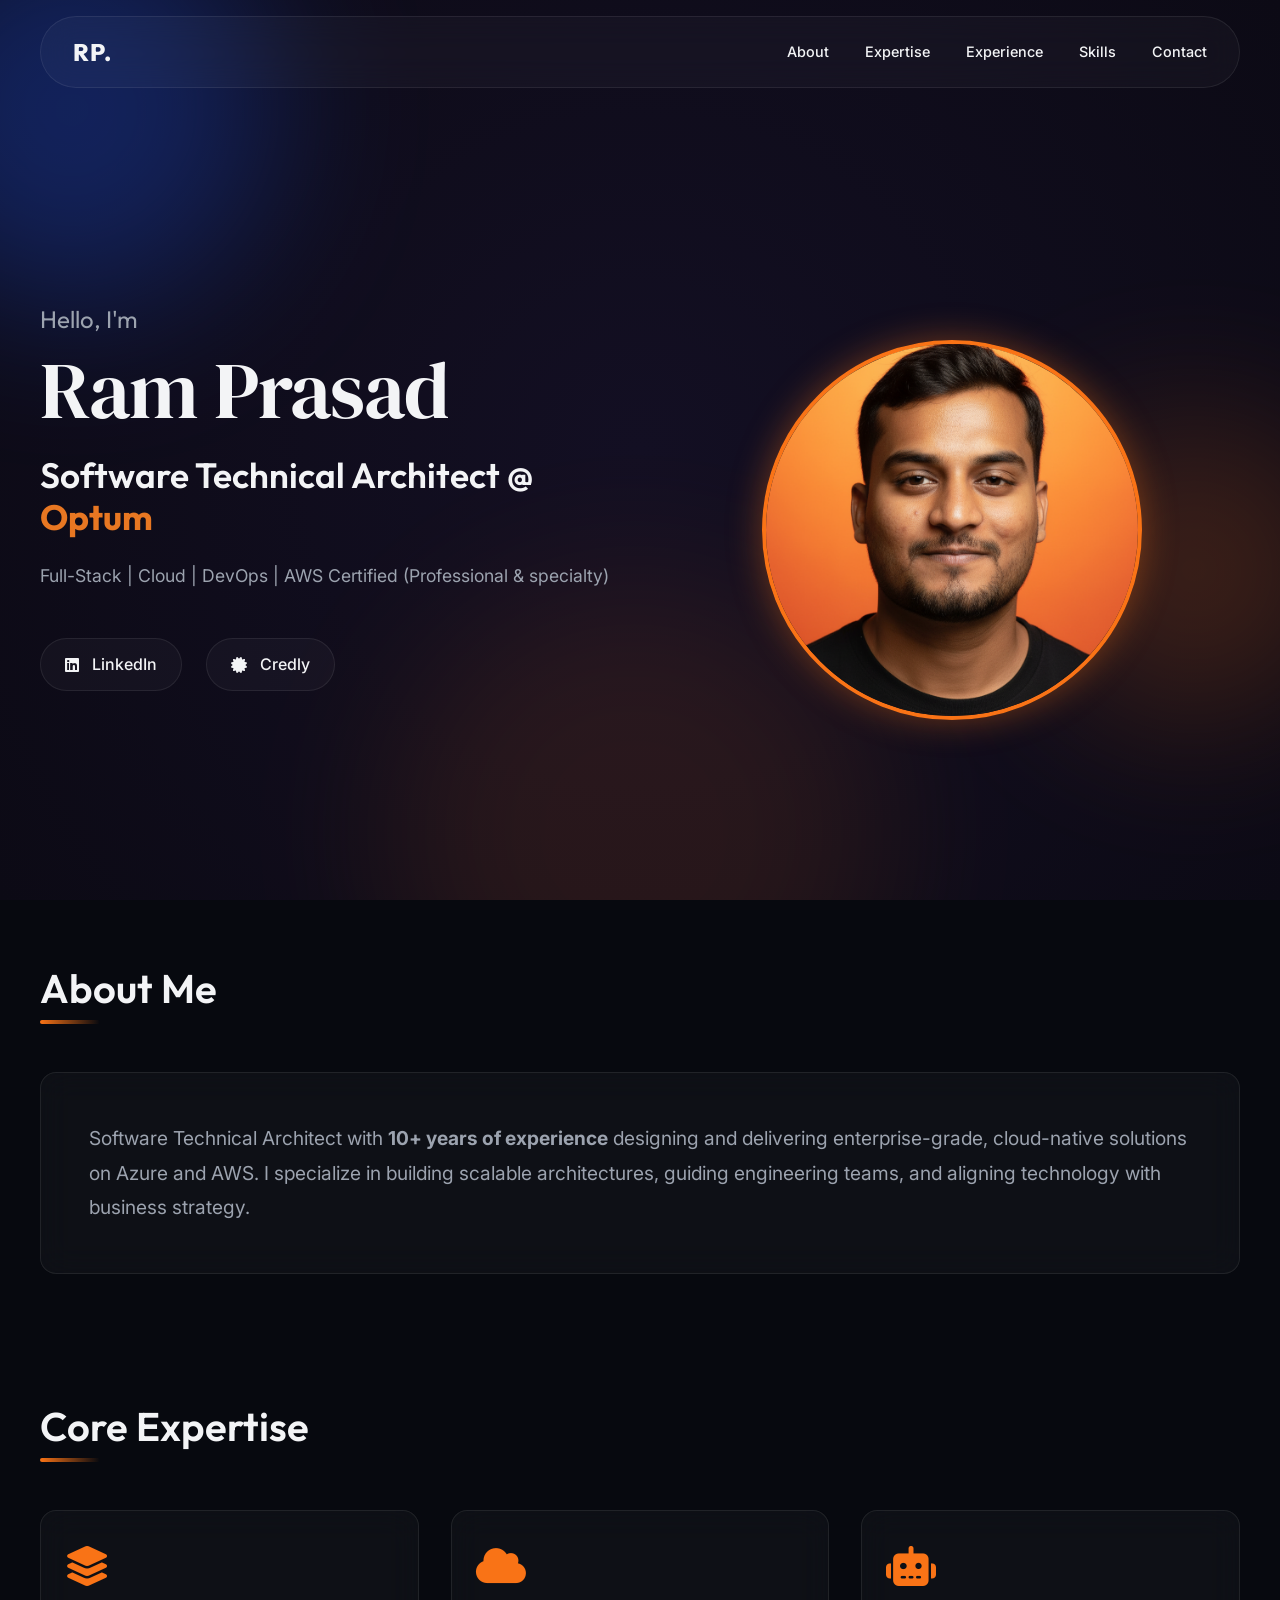
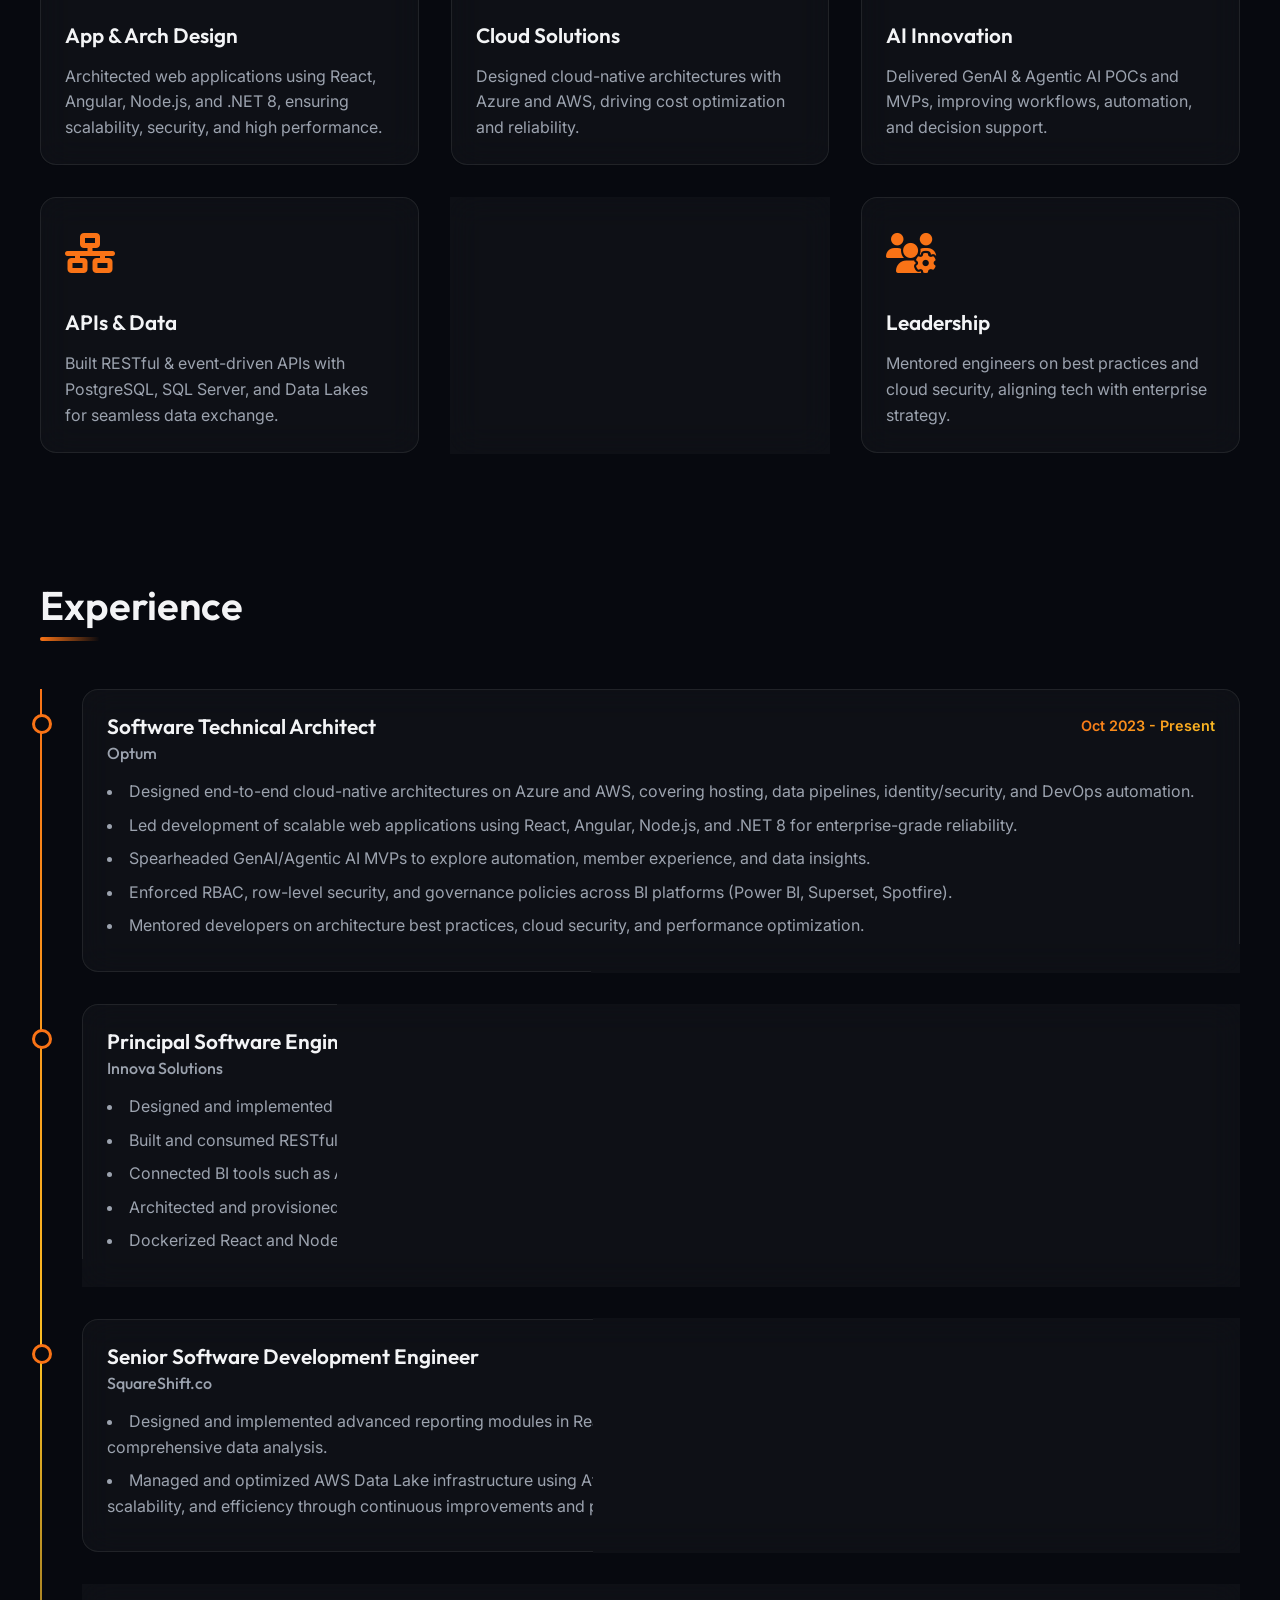
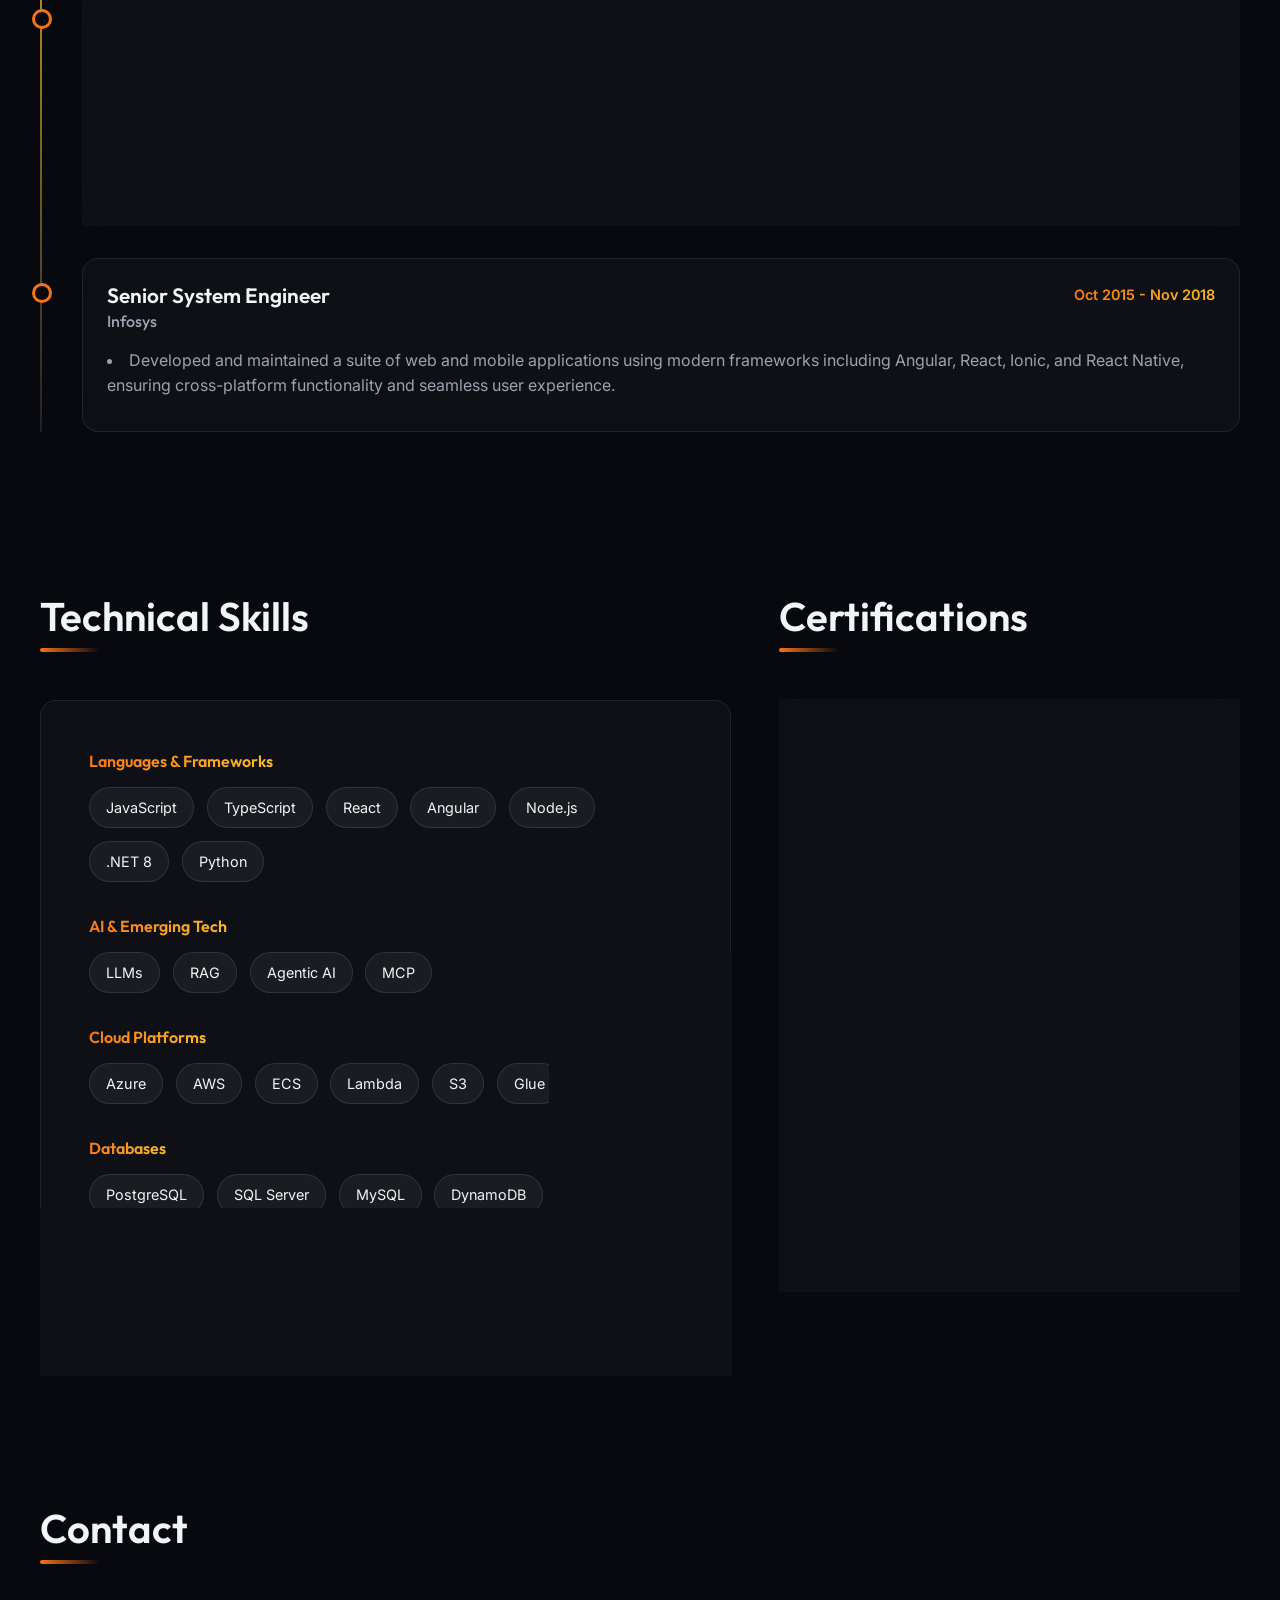
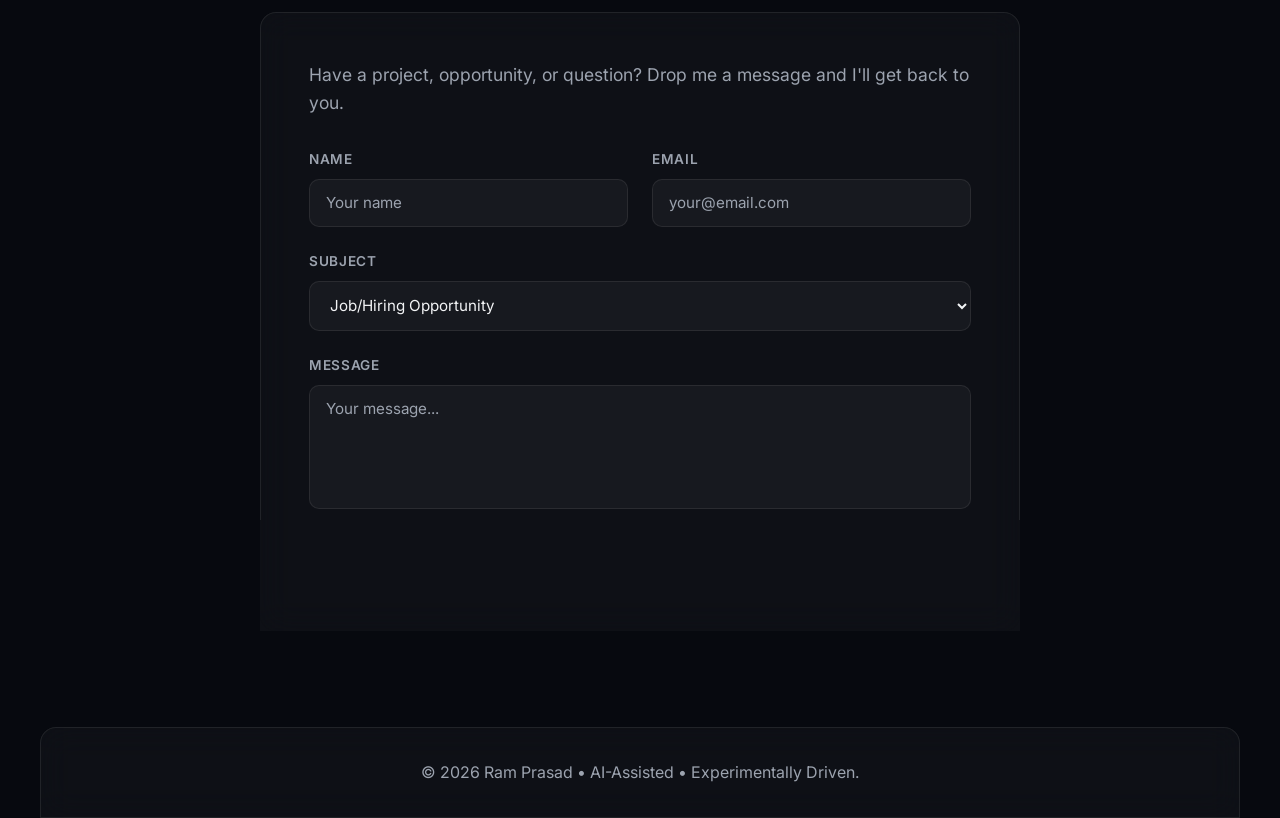
==== index.html @ 840b9ee3 "feat: Add comprehensive favicons and structured data, and update site metadata for improved SEO and " ====
<!DOCTYPE html>
<html lang="en">

<head>
    <meta charset="UTF-8">
    <!-- Google Analytics -->
    <script async src="https://www.googletagmanager.com/gtag/js?id=G-HQ0ZNKL8MY"></script>
    <script>
        window.dataLayer = window.dataLayer || [];
        function gtag() { dataLayer.push(arguments); }
        gtag('js', new Date());
        gtag('config', 'G-HQ0ZNKL8MY');
    </script>
    <meta name="viewport" content="width=device-width, initial-scale=1.0">
    <title>Ram Prasad | Software Technical Architect</title>
    <meta name="description"
        content="Ram Prasad — Software Technical Architect at Optum with 10+ years of experience in full-stack development, cloud architecture (AWS/Azure), DevOps, and AI innovation.">
    <meta name="keywords"
        content="Ram Prasad, Software Architect, Developer, Full-Stack Developer, AWS, Azure, Cloud, DevOps, React, Node.js, Technical Architect, Optum">
    <meta name="author" content="Ram Prasad">
    <meta name="robots" content="index, follow">
    <link rel="canonical" href="https://ramprasad.dev">
    <!-- Open Graph -->
    <meta property="og:title" content="Ram Prasad | Software Technical Architect">
    <meta property="og:description"
        content="Software Technical Architect at Optum with 10+ years of experience in full-stack, cloud, DevOps, and AI.">
    <meta property="og:type" content="website">
    <meta property="og:url" content="https://ramprasad.dev">
    <meta property="og:image" content="https://ramprasad.dev/og-image.png">
    <meta property="og:site_name" content="Ram Prasad">
    <!-- Twitter/X Card -->
    <meta name="twitter:card" content="summary_large_image">
    <meta name="twitter:title" content="Ram Prasad | Software Technical Architect">
    <meta name="twitter:description"
        content="Software Technical Architect at Optum with 10+ years of experience in full-stack, cloud, DevOps, and AI.">
    <meta name="twitter:image" content="https://ramprasad.dev/og-image.png">
    <!-- Favicons -->
    <link rel="icon" href="/favicons/favicon.ico" sizes="48x48">
    <link rel="icon" href="/favicons/favicon.svg" type="image/svg+xml">
    <link rel="icon" type="image/png" sizes="32x32" href="/favicons/favicon-32x32.png">
    <link rel="icon" type="image/png" sizes="16x16" href="/favicons/favicon-16x16.png">
    <link rel="apple-touch-icon" sizes="180x180" href="/favicons/apple-touch-icon.png">
    <link rel="manifest" href="/favicons/site.webmanifest">
    <meta name="theme-color" content="#f97316">
    <!-- Fonts -->
    <link rel="preconnect" href="https://fonts.googleapis.com">
    <link rel="preconnect" href="https://fonts.gstatic.com" crossorigin>
    <link
        href="https://fonts.googleapis.com/css2?family=Inter:wght@300;400;500;600;700&family=Outfit:wght@400;600;800&family=DM+Serif+Display:ital@0;1&display=swap"
        rel="stylesheet">
    <!-- Font Awesome -->
    <link rel="stylesheet" href="https://cdnjs.cloudflare.com/ajax/libs/font-awesome/6.4.0/css/all.min.css">
    <!-- Custom CSS -->
    <link rel="stylesheet" href="style.css">
    <!-- Site Name for Google Search Results -->
    <script type="application/ld+json">
    {
      "@context": "https://schema.org",
      "@type": "WebSite",
      "name": "Ram Prasad",
      "url": "https://ramprasad.dev",
      "alternateName": ["Ram Prasad | Software Technical Architect", "Ram Prasad | Developer", "Ram Prasad | Cloud Architect", "Ram Prasad | AI Innovator", "ramprasad.dev"],
      "description": "Software Technical Architect at Optum with 10+ years of experience in full-stack development, cloud architecture, DevOps, and AI"
    }
    </script>
</head>

<body>
    <!-- Background Animation -->
    <div class="bg-mesh">
        <div class="blob blob-1"></div>
        <div class="blob blob-2"></div>
        <div class="blob blob-3"></div>
    </div>

    <!-- Navigation -->
    <nav class="navbar glass">
        <div class="nav-content container">
            <a href="#" class="logo">RP.</a>
            <div class="nav-links">
                <a href="#about">About</a>
                <a href="#expertise">Expertise</a>
                <a href="#experience">Experience</a>
                <a href="#skills">Skills</a>
                <a href="#contact">Contact</a>
            </div>
            <div class="mobile-toggle">
                <i class="fas fa-bars"></i>
            </div>
        </div>
    </nav>

    <!-- Hero Section -->
    <header class="hero container section fade-in">
        <div class="hero-content">
            <h2 class="greeting">Hello, I'm</h2>
            <h1 class="name">Ram Prasad</h1>
            <h3 class="title">Software Technical Architect @ <span class="optum-brand"> Optum</span></h3>
            <p class="subtitle">Full-Stack | Cloud | DevOps | AWS Certified (Professional & specialty)</p>

            <div class="social-links">
                <a href="https://www.linkedin.com/in/ramprasad94" class="social-btn glass" target="_blank"
                    rel="noopener noreferrer">
                    <i class="fab fa-linkedin"></i> LinkedIn
                </a>
                <a href="https://www.credly.com/users/ramprasad94" class="social-btn glass" target="_blank"
                    rel="noopener noreferrer">
                    <i class="fas fa-certificate"></i> Credly
                </a>
            </div>
        </div>
        <div class="hero-image">
            <img src="ram-pic.png" alt="Ram Prasad" />
        </div>
    </header>

    <!-- About Section -->
    <section id="about" class="about container section scroll-anim">
        <div class="section-header">
            <h2>About Me</h2>
            <div class="line"></div>
        </div>
        <div class="glass card p-large">
            <p class="summary-text text-light">
                Software Technical Architect with <strong>10+ years of experience</strong> designing and delivering
                enterprise-grade, cloud-native solutions on Azure and AWS. I specialize in building scalable
                architectures, guiding engineering teams, and aligning technology with business strategy.
            </p>
        </div>
    </section>

    <!-- Core Expertise -->
    <section id="expertise" class="expertise container section scroll-anim">
        <div class="section-header">
            <h2>Core Expertise</h2>
            <div class="line"></div>
        </div>
        <div class="grid cards-grid">
            <div class="glass card hover-up">
                <div class="icon-wrap"><i class="fas fa-layer-group"></i></div>
                <h3>App & Arch Design</h3>
                <p class="text-light">Architected web applications using React, Angular, Node.js, and .NET 8, ensuring
                    scalability, security, and high performance.</p>
            </div>
            <div class="glass card hover-up">
                <div class="icon-wrap"><i class="fas fa-cloud"></i></div>
                <h3>Cloud Solutions</h3>
                <p class="text-light">Designed cloud-native architectures with Azure and AWS, driving cost optimization
                    and reliability.</p>
            </div>
            <div class="glass card hover-up">
                <div class="icon-wrap"><i class="fas fa-robot"></i></div>
                <h3>AI Innovation</h3>
                <p class="text-light">Delivered GenAI & Agentic AI POCs and MVPs, improving workflows, automation, and
                    decision support.</p>
            </div>
            <div class="glass card hover-up">
                <div class="icon-wrap"><i class="fas fa-network-wired"></i></div>
                <h3>APIs & Data</h3>
                <p class="text-light">Built RESTful & event-driven APIs with PostgreSQL, SQL Server, and Data Lakes for
                    seamless data exchange.</p>
            </div>
            <div class="glass card hover-up">
                <div class="icon-wrap"><i class="fas fa-infinity"></i></div>
                <h3>DevOps & Auto</h3>
                <p class="text-light">Directed CI/CD pipelines (GitHub Actions, Terraform, Docker) for automated, secure
                    deployments.</p>
            </div>
            <div class="glass card hover-up">
                <div class="icon-wrap"><i class="fas fa-users-cog"></i></div>
                <h3>Leadership</h3>
                <p class="text-light">Mentored engineers on best practices and cloud security, aligning tech with
                    enterprise strategy.</p>
            </div>
        </div>
    </section>

    <!-- Experience Timeline -->
    <section id="experience" class="experience container section scroll-anim">
        <div class="section-header">
            <h2>Experience</h2>
            <div class="line"></div>
        </div>

        <div class="timeline">
            <!-- Optum -->
            <div class="timeline-item glass card hover-up">
                <div class="timeline-header">
                    <div>
                        <h3 class="role">Software Technical Architect</h3>
                        <h4 class="company optum-brand">Optum</h4>
                    </div>
                    <span class="date highlight">Oct 2023 - Present</span>
                </div>
                <ul class="duties text-light">
                    <li>Designed end-to-end cloud-native architectures on Azure and AWS, covering hosting, data
                        pipelines, identity/security, and DevOps automation.</li>
                    <li>Led development of scalable web applications using React, Angular, Node.js, and .NET 8 for
                        enterprise-grade reliability.</li>
                    <li>Spearheaded GenAI/Agentic AI MVPs to explore automation, member experience, and data insights.
                    </li>
                    <li>Enforced RBAC, row-level security, and governance policies across BI platforms (Power BI,
                        Superset, Spotfire).</li>
                    <li>Mentored developers on architecture best practices, cloud security, and performance
                        optimization.</li>
                </ul>
            </div>

            <!-- Innova Solutions -->
            <div class="timeline-item glass card hover-up">
                <div class="timeline-header">
                    <div>
                        <h3 class="role">Principal Software Engineer</h3>
                        <h4 class="company">Innova Solutions</h4>
                    </div>
                    <span class="date highlight">Jul 2021 - Oct 2023</span>
                </div>
                <ul class="duties text-light">
                    <li>Designed and implemented web applications with React for the frontend and Express/Node.js for
                        the backend.</li>
                    <li>Built and consumed RESTful APIs, seamlessly integrated with PostgreSQL to deliver a unified web
                        portal featuring user management functionality.</li>
                    <li>Connected BI tools such as Apache Superset and Spotfire to enable interactive analytical
                        dashboards.</li>
                    <li>Architected and provisioned AWS CloudFormation stacks to host both UI and API services.</li>
                    <li>Dockerized React and Node.js applications and deployed them on AWS Elastic Container Service
                        (Fargate) for scalable and efficient operations.</li>
                </ul>
            </div>

            <!-- SquareShift.co -->
            <div class="timeline-item glass card hover-up">
                <div class="timeline-header">
                    <div>
                        <h3 class="role">Senior Software Development Engineer</h3>
                        <h4 class="company">SquareShift.co</h4>
                    </div>
                    <span class="date highlight">Oct 2020 - Jul 2021</span>
                </div>
                <ul class="duties text-light">
                    <li>Designed and implemented advanced reporting modules in React, integrated with AWS Data Lake to
                        deliver interactive dashboards enabling comprehensive data analysis.</li>
                    <li>Managed and optimized AWS Data Lake infrastructure using Athena, Glue, Lambda, API Gateway, S3,
                        and Spark. Enhanced performance, scalability, and efficiency through continuous improvements and
                        proactive maintenance.</li>
                </ul>
            </div>

            <!-- Coda -->
            <div class="timeline-item glass card hover-up">
                <div class="timeline-header">
                    <div>
                        <h3 class="role">Software Development Engineer</h3>
                        <h4 class="company">Coda, a Presidio Cloud Company</h4>
                    </div>
                    <span class="date highlight">Dec 2018 - Oct 2020</span>
                </div>
                <ul class="duties text-light">
                    <li>Built a process/workflow management web application with a responsive Angular frontend for
                        improved usability and efficiency.</li>
                    <li>Designed and deployed AWS cloud-based architectures to support a GPS IoT tracking application,
                        ensuring scalability and reliability.</li>
                    <li>Acted as a subject matter expert in DevOps and automation within AWS, applying architectural
                        best practices to drive performance optimization and operational excellence.</li>
                </ul>
            </div>

            <!-- Infosys -->
            <div class="timeline-item glass card hover-up">
                <div class="timeline-header">
                    <div>
                        <h3 class="role">Senior System Engineer</h3>
                        <h4 class="company">Infosys</h4>
                    </div>
                    <span class="date highlight">Oct 2015 - Nov 2018</span>
                </div>
                <ul class="duties text-light">
                    <li>Developed and maintained a suite of web and mobile applications using modern frameworks
                        including Angular, React, Ionic, and React Native, ensuring cross-platform functionality and
                        seamless user experience.</li>
                </ul>
            </div>
        </div>
    </section>

    <!-- Skills & Certifications -->
    <section id="skills" class="skills-certs container section scroll-anim">
        <div class="grid two-col">

            <!-- Skills -->
            <div class="skills-container">
                <div class="section-header">
                    <h2>Technical Skills</h2>
                    <div class="line"></div>
                </div>
                <div class="glass card p-large">
                    <div class="skill-category">
                        <h4 class="highlight mb-2">Languages & Frameworks</h4>
                        <div class="tags">
                            <span class="tag">JavaScript</span><span class="tag">TypeScript</span>
                            <span class="tag">React</span><span class="tag">Angular</span>
                            <span class="tag">Node.js</span><span class="tag">.NET 8</span>
                            <span class="tag">Python</span>
                        </div>
                    </div>
                    <div class="skill-category">
                        <h4 class="highlight mb-2">AI & Emerging Tech</h4>
                        <div class="tags">
                            <span class="tag">LLMs</span><span class="tag">RAG</span>
                            <span class="tag">Agentic AI</span><span class="tag">MCP</span>
                        </div>
                    </div>
                    <div class="skill-category">
                        <h4 class="highlight mb-2">Cloud Platforms</h4>
                        <div class="tags">
                            <span class="tag">Azure</span><span class="tag">AWS</span>
                            <span class="tag">ECS</span><span class="tag">Lambda</span>
                            <span class="tag">S3</span><span class="tag">Glue</span>
                            <span class="tag">Athena</span>
                        </div>
                    </div>
                    <div class="skill-category">
                        <h4 class="highlight mb-2">Databases</h4>
                        <div class="tags">
                            <span class="tag">PostgreSQL</span><span class="tag">SQL Server</span>
                            <span class="tag">MySQL</span><span class="tag">DynamoDB</span>
                        </div>
                    </div>
                    <div class="skill-category">
                        <h4 class="highlight mb-2">DevOps</h4>
                        <div class="tags">
                            <span class="tag">GitHub Actions</span><span class="tag">Terraform</span>
                            <span class="tag">Docker</span><span class="tag">GitLab CI</span>
                        </div>
                    </div>
                </div>
            </div>

            <!-- Certs -->
            <div class="certs-container">
                <div class="section-header">
                    <h2>Certifications</h2>
                    <div class="line"></div>
                </div>
                <div class="glass card p-large">
                    <ul class="cert-list">
                        <li><i class="fas fa-award text-accent"></i> AWS Certified DevOps Engineer Professional</li>
                        <li><i class="fas fa-award text-accent"></i> AWS Certified Solutions Architect Professional</li>
                        <li><i class="fas fa-award text-accent"></i> AWS Certified Solutions Architect Associate</li>
                        <li><i class="fas fa-award text-accent"></i> AWS Certified Machine Learning Specialty</li>
                        <li><i class="fas fa-award text-blue"></i> Microsoft Certified: Azure Administrator Associate
                        </li>
                    </ul>
                    <h4 class="highlight mb-2" style="margin-top: 2rem;">Education</h4>
                    <ul class="cert-list">
                        <li><i class="fas fa-graduation-cap text-blue"></i> B.E. — St. Joseph's College of Engineering
                        </li>
                    </ul>
                </div>
            </div>

        </div>
    </section>

    <!-- Contact Section -->
    <section id="contact" class="contact container section scroll-anim">
        <div class="section-header">
            <h2>Contact</h2>
            <div class="line"></div>
        </div>
        <div class="glass card p-large contact-card">
            <p class="text-light contact-intro">Have a project, opportunity, or question? Drop me a message and I'll get
                back to you.</p>
            <form id="contactForm" novalidate>
                <div class="form-row">
                    <div class="form-group">
                        <label for="cf-name">Name</label>
                        <input type="text" id="cf-name" placeholder="Your name" required />
                    </div>
                    <div class="form-group">
                        <label for="cf-email">Email</label>
                        <input type="email" id="cf-email" placeholder="your@email.com" required />
                    </div>
                </div>
                <div class="form-group">
                    <label for="cf-subject">Subject</label>
                    <select id="cf-subject">
                        <option value="Job/Hiring Opportunity">Job/Hiring Opportunity</option>
                        <option value="Project Collaboration">Project Collaboration</option>
                        <option value="General Inquiry/Feedback">General Inquiry/Feedback</option>
                        <option value="Media/Press Request">Media/Press Request</option>
                        <option value="Other">Other</option>
                    </select>
                </div>
                <div class="form-group">
                    <label for="cf-message">Message</label>
                    <textarea id="cf-message" rows="5" placeholder="Your message..." required></textarea>
                </div>
                <button type="submit" class="submit-btn">
                    <span class="btn-text"><i class="fas fa-paper-plane"></i> Send Message</span>
                    <span class="btn-loading" style="display:none;"><i class="fas fa-spinner fa-spin"></i>
                        Sending...</span>
                </button>
                <div id="form-success" class="form-success" style="display:none;">
                    <i class="fas fa-check-circle"></i> Message sent! I'll get back to you soon.
                </div>
                <div id="form-error" class="form-error" style="display:none;">
                    <i class="fas fa-exclamation-circle"></i> Something went wrong. Please try again.
                </div>
            </form>
        </div>
    </section>

    <!-- Footer -->
    <footer class="footer container glass">
        <p>&copy; 2026 Ram Prasad &bull; AI-Assisted &bull; Experimentally Driven.</p>
    </footer>

    <!-- Scripts -->
    <script src="script.js"></script>
</body>

</html>
---- style.css ----
/* ------------------------
   Design System & Variables
--------------------------- */
:root {
    /* Color Palette */
    --bg-color: #07090f;
    --text-main: #f3f4f6;
    --text-muted: #9ca3af;
    --accent-primary: #f97316;
    --accent-secondary: #fbbf24;
    --accent-tertiary: #ea580c;

    /* Glassmorphism */
    --glass-bg: rgba(255, 255, 255, 0.03);
    --glass-border: rgba(255, 255, 255, 0.08);
    --glass-hover: rgba(255, 255, 255, 0.08);

    /* Typography */
    --font-heading: 'Outfit', sans-serif;
    --font-body: 'Inter', sans-serif;

    /* Spacing & Utilities */
    --spacing-sm: 0.5rem;
    --spacing-md: 1.5rem;
    --spacing-lg: 3rem;
    --border-radius: 16px;
    --transition: all 0.3s cubic-bezier(0.4, 0, 0.2, 1);
}

/* ------------------------
   Resets & Base Styles
--------------------------- */
* {
    margin: 0;
    padding: 0;
    box-sizing: border-box;
}

html {
    scroll-behavior: smooth;
}

body {
    background-color: var(--bg-color);
    color: var(--text-main);
    font-family: var(--font-body);
    line-height: 1.6;
    overflow-x: hidden;
    position: relative;
    margin: 0 24px 0 24px;
}

/* Background animated mesh */
.bg-mesh {
    position: fixed;
    top: 0;
    left: 0;
    width: 100vw;
    height: 100vh;
    z-index: -1;
    overflow: hidden;
    background: radial-gradient(circle at center, #130f23 0%, #0c0a15 100%);
}

.blob {
    position: absolute;
    border-radius: 50%;
    filter: blur(80px);
    opacity: 0.5;
    animation: float 20s infinite alternate;
}

.blob-1 {
    width: 400px;
    height: 400px;
    background: #1d4ed8;
    top: -10%;
    left: -10%;
    opacity: 0.35;
}

.blob-2 {
    width: 300px;
    height: 300px;
    background: var(--accent-primary);
    bottom: 20%;
    right: -5%;
    animation-delay: -5s;
    opacity: 0.2;
}

.blob-3 {
    width: 500px;
    height: 500px;
    background: var(--accent-primary);
    bottom: -20%;
    left: 30%;
    animation-delay: -10s;
    opacity: 0.1;
}

@keyframes float {
    0% {
        transform: translate(0, 0) scale(1);
    }

    100% {
        transform: translate(100px, 50px) scale(1.2);
    }
}

/* ------------------------
   Typography & Utilities
--------------------------- */
h1,
h2,
h3,
h4 {
    font-family: var(--font-heading);
    font-weight: 600;
    line-height: 1.2;
}

.highlight {
    background: linear-gradient(135deg, var(--accent-primary), var(--accent-secondary));
    -webkit-background-clip: text;
    background-clip: text;
    -webkit-text-fill-color: transparent;
    display: inline-block;
}

.text-light {
    color: var(--text-muted);
}

.text-accent {
    color: var(--accent-primary);
}

.text-gold {
    color: #f59e0b;
}

.text-blue {
    color: #3b82f6;
}

.optum-brand {
    color: #e87722;
    font-weight: bold;
}

.ai-disclaimer {
    font-size: 0.85rem;
    color: var(--text-muted);
    margin-top: 0.5rem;
    font-style: italic;
}

.mb-2 {
    margin-bottom: 1rem;
}

.mt-4 {
    margin-top: 2rem;
}

.container {
    max-width: 1200px;
    margin: 0 auto;
    padding: 0 2rem;
}

.section {
    padding: 4rem 0;
}

/* Glassmorphism Classes */
.glass {
    background: var(--glass-bg);
    backdrop-filter: blur(16px);
    -webkit-backdrop-filter: blur(16px);
    border: 1px solid var(--glass-border);
    border-radius: var(--border-radius);
}

.card {
    padding: var(--spacing-md);
    transition: var(--transition);
}

.card.p-large {
    padding: var(--spacing-lg);
}

.hover-up:hover {
    transform: translateY(-8px);
    background: var(--glass-hover);
    box-shadow: 0 20px 40px rgba(0, 0, 0, 0.4);
    border-color: rgba(255, 255, 255, 0.2);
}

/* ------------------------
   Navigation
--------------------------- */
.navbar {
    position: fixed;
    top: 1rem;
    left: 50%;
    transform: translateX(-50%);
    width: calc(100% - 4rem);
    max-width: 1200px;
    z-index: 1000;
    border-radius: 50px;
    padding: 1rem 2rem;
    transition: background 0.3s ease;
}

.navbar.scrolled {
    background: rgba(10, 8, 20, 0.8);
    border-color: rgba(255, 255, 255, 0.1);
}

.nav-content {
    display: flex;
    justify-content: space-between;
    align-items: center;
    padding: 0;
}

.logo {
    font-family: var(--font-heading);
    font-size: 1.5rem;
    font-weight: 800;
    color: var(--text-main);
    text-decoration: none;
    letter-spacing: 1px;
}

.nav-links a {
    color: var(--text-main);
    text-decoration: none;
    margin-left: 2rem;
    font-size: 0.9rem;
    font-weight: 500;
    transition: var(--transition);
}

.nav-links a:hover {
    color: var(--accent-primary);
}

.mobile-toggle {
    display: none;
    cursor: pointer;
    font-size: 1.5rem;
}

/* ------------------------
   Hero Section
--------------------------- */
.hero {
    min-height: 100vh;
    display: flex;
    align-items: center;
    justify-content: space-between;
    padding-top: 10rem;
    gap: 3rem;
}

.hero-content {
    max-width: 600px;
    flex: 1;
}

.hero-image {
    flex: 1;
    display: flex;
    justify-content: center;
    align-items: center;
    margin-top: 4rem;
}

.hero-image img {
    max-width: 100%;
    width: 380px;
    height: 380px;
    object-fit: cover;
    border-radius: 50%;
    border: 4px solid var(--accent-primary);
    box-shadow: 0 0 35px rgba(249, 115, 22, 0.4);
    /* Matches optum orange */
    transition: transform 0.3s ease;
}

.hero-image img:hover {
    transform: scale(1.02);
}

.greeting {
    font-size: 1.5rem;
    color: var(--text-muted);
    font-weight: 400;
    margin-bottom: 0.5rem;
}

.name {
    font-family: 'DM Serif Display', serif;
    font-size: 5rem;
    font-weight: 400;
    margin-bottom: 1rem;
    letter-spacing: -1px;
}

.title {
    font-size: 2.2rem;
    margin-bottom: 1.5rem;
}

.subtitle {
    font-size: 1.1rem;
    color: var(--text-muted);
    margin-bottom: 3rem;
    max-width: 600px;
}

.social-links {
    display: flex;
    gap: 1.5rem;
    flex-wrap: wrap;
}

.social-btn {
    text-decoration: none;
    color: var(--text-main);
    padding: 0.8rem 1.5rem;
    border-radius: 50px;
    display: flex;
    align-items: center;
    gap: 0.8rem;
    font-weight: 500;
    transition: var(--transition);
}

.social-btn:hover {
    background: rgba(255, 255, 255, 0.1);
    transform: translateY(-3px);
    box-shadow: 0 10px 20px rgba(0, 229, 255, 0.1);
}

/* ------------------------
   Global Section Header
--------------------------- */
.section-header {
    margin-bottom: 3rem;
}

.section-header h2 {
    font-size: 2.5rem;
    margin-bottom: 0.5rem;
}

.section-header .line {
    height: 4px;
    width: 60px;
    background: linear-gradient(90deg, var(--accent-primary), transparent);
    border-radius: 2px;
}

/* ------------------------
   About & Expertise
--------------------------- */
.summary-text {
    font-size: 1.2rem;
    line-height: 1.8;
}

.cards-grid {
    display: grid;
    grid-template-columns: repeat(auto-fill, minmax(300px, 1fr));
    gap: 2rem;
}

.icon-wrap {
    font-size: 2.5rem;
    color: var(--accent-primary);
    margin-bottom: 1.5rem;
}

.cards-grid .card h3 {
    font-size: 1.3rem;
    margin-bottom: 1rem;
}

/* ------------------------
   Experience Timeline
--------------------------- */
.timeline {
    position: relative;
    border-left: 2px solid rgba(255, 255, 255, 0.1);
    padding-left: 2.5rem;
}

.timeline::before {
    content: '';
    position: absolute;
    top: 0;
    bottom: 0;
    left: -2px;
    width: 2px;
    background: linear-gradient(to bottom, var(--accent-primary), var(--accent-secondary), transparent);
}

.timeline-item {
    position: relative;
    margin-bottom: 2rem;
}

.timeline-item::before {
    content: '';
    position: absolute;
    left: -3.2rem;
    top: 1.5rem;
    width: 14px;
    height: 14px;
    background: var(--bg-color);
    border: 3px solid var(--accent-primary);
    border-radius: 50%;
    z-index: 1;
}

.timeline-header {
    display: flex;
    justify-content: space-between;
    align-items: flex-start;
    flex-wrap: wrap;
    margin-bottom: 1rem;
    gap: 1rem;
}

.role {
    font-size: 1.3rem;
    margin-bottom: 0.3rem;
}

.company {
    font-size: 1rem;
    color: var(--text-muted);
    font-weight: 500;
}

.date {
    font-size: 0.9rem;
    font-weight: 600;
}

.duties {
    list-style-position: inside;
    list-style-type: disc;
}

.duties li {
    margin-bottom: 0.5rem;
}

/* ------------------------
   Skills & Certs
--------------------------- */
.two-col {
    display: grid;
    grid-template-columns: 1.2fr 0.8fr;
    gap: 3rem;
}

.skill-category {
    margin-bottom: 2rem;
}

.skill-category:last-child {
    margin-bottom: 0;
}

.tags {
    display: flex;
    flex-wrap: wrap;
    gap: 0.8rem;
}

.tag {
    background: rgba(255, 255, 255, 0.05);
    border: 1px solid rgba(255, 255, 255, 0.1);
    padding: 0.5rem 1rem;
    border-radius: 50px;
    font-size: 0.9rem;
    transition: var(--transition);
}

.tag:hover {
    background: rgba(0, 229, 255, 0.1);
    border-color: var(--accent-primary);
}

.cert-list {
    list-style: none;
}

.cert-list li {
    padding: 1rem 0;
    border-bottom: 1px solid rgba(255, 255, 255, 0.05);
    display: flex;
    align-items: center;
    gap: 1rem;
}

.cert-list li:last-child {
    border-bottom: none;
}

.cert-list i {
    font-size: 1.2rem;
}

.divider {
    border: none;
    border-top: 1px solid rgba(255, 255, 255, 0.1);
    margin: 2rem 0;
}

/* ------------------------
   Contact Form
--------------------------- */
.contact-card {
    max-width: 760px;
    margin: 0 auto;
}

.contact-intro {
    font-size: 1.1rem;
    margin-bottom: 2rem;
}

.form-row {
    display: grid;
    grid-template-columns: 1fr 1fr;
    gap: 1.5rem;
}

.form-group {
    display: flex;
    flex-direction: column;
    margin-bottom: 1.5rem;
}

.form-group label {
    font-size: 0.85rem;
    font-weight: 600;
    color: var(--text-muted);
    margin-bottom: 0.5rem;
    text-transform: uppercase;
    letter-spacing: 0.05em;
}

.form-group input,
.form-group select,
.form-group textarea {
    background: rgba(255, 255, 255, 0.04);
    border: 1px solid var(--glass-border);
    border-radius: 10px;
    color: var(--text-main);
    font-family: var(--font-body);
    font-size: 0.95rem;
    padding: 0.85rem 1rem;
    outline: none;
    transition: var(--transition);
    resize: none;
}

.form-group input::placeholder,
.form-group textarea::placeholder {
    color: var(--text-muted);
}

.form-group select option {
    background: #13111f;
    color: var(--text-main);
}

.form-group input:focus,
.form-group select:focus,
.form-group textarea:focus {
    border-color: var(--accent-primary);
    background: rgba(249, 115, 22, 0.05);
    box-shadow: 0 0 0 3px rgba(249, 115, 22, 0.1);
}

.submit-btn {
    background: linear-gradient(135deg, var(--accent-primary), var(--accent-secondary));
    border: none;
    border-radius: 50px;
    color: #fff;
    cursor: pointer;
    font-family: var(--font-body);
    font-size: 1rem;
    font-weight: 600;
    padding: 0.9rem 2.5rem;
    transition: var(--transition);
}

.submit-btn:hover {
    transform: translateY(-3px);
    box-shadow: 0 12px 28px rgba(249, 115, 22, 0.35);
}

.submit-btn:disabled {
    opacity: 0.7;
    cursor: not-allowed;
    transform: none;
}

.form-success,
.form-error {
    margin-top: 1.25rem;
    padding: 0.9rem 1.2rem;
    border-radius: 10px;
    font-size: 0.95rem;
    display: flex;
    align-items: center;
    gap: 0.6rem;
}

.form-success {
    background: rgba(42, 157, 143, 0.15);
    border: 1px solid rgba(42, 157, 143, 0.4);
    color: #2a9d8f;
}

.form-error {
    background: rgba(239, 68, 68, 0.12);
    border: 1px solid rgba(239, 68, 68, 0.35);
    color: #f87171;
}

@media (max-width: 600px) {
    .form-row {
        grid-template-columns: 1fr;
    }
}

/* ------------------------
   Footer
--------------------------- */
.footer {
    text-align: center;
    padding: 2rem 0;
    margin-top: 2rem;
    border-radius: var(--border-radius) var(--border-radius) 0 0;
    color: var(--text-muted);
}

/* ------------------------
   Animations & Responsive
--------------------------- */
.fade-in {
    opacity: 0;
    animation: fadeIn 1.5s forwards ease-in-out;
}

@keyframes fadeIn {
    to {
        opacity: 1;
    }
}

.scroll-anim {
    opacity: 0;
    transform: translateY(20px);
    transition: opacity 0.5s ease-out, transform 0.5s ease-out;
}

.scroll-anim.visible {
    opacity: 1;
    transform: translateY(0);
}

@media (max-width: 900px) {
    .two-col {
        grid-template-columns: 1fr;
    }
}

@media (max-width: 768px) {
    .name {
        font-size: 3.5rem;
    }

    .title {
        font-size: 1.8rem;
    }

    .hero {
        flex-direction: column-reverse;
        text-align: center;
        padding-top: 8rem;
    }

    .hero-content {
        display: flex;
        flex-direction: column;
        align-items: center;
    }

    .social-links {
        justify-content: center;
    }

    .hero-image img {
        width: 280px;
        height: 280px;
        margin-bottom: 2rem;
    }

    .nav-links {
        display: none;
        position: absolute;
        top: 100%;
        left: 0;
        right: 0;
        margin-top: 0.75rem;
        background: rgba(10, 8, 20, 0.95);
        backdrop-filter: blur(20px);
        -webkit-backdrop-filter: blur(20px);
        border: 1px solid rgba(255, 255, 255, 0.1);
        border-radius: var(--border-radius);
        padding: 1.5rem;
        flex-direction: column;
        gap: 0.5rem;
    }

    .nav-links.active {
        display: flex;
    }

    .nav-links a {
        margin-left: 0;
        padding: 0.75rem 1rem;
        border-radius: 8px;
        transition: background 0.2s ease;
    }

    .nav-links a:hover {
        background: rgba(255, 255, 255, 0.08);
    }

    .mobile-toggle {
        display: block;
        color: var(--text-main);
        z-index: 1001;
    }

    .section {
        padding: 3rem 0;
    }
}
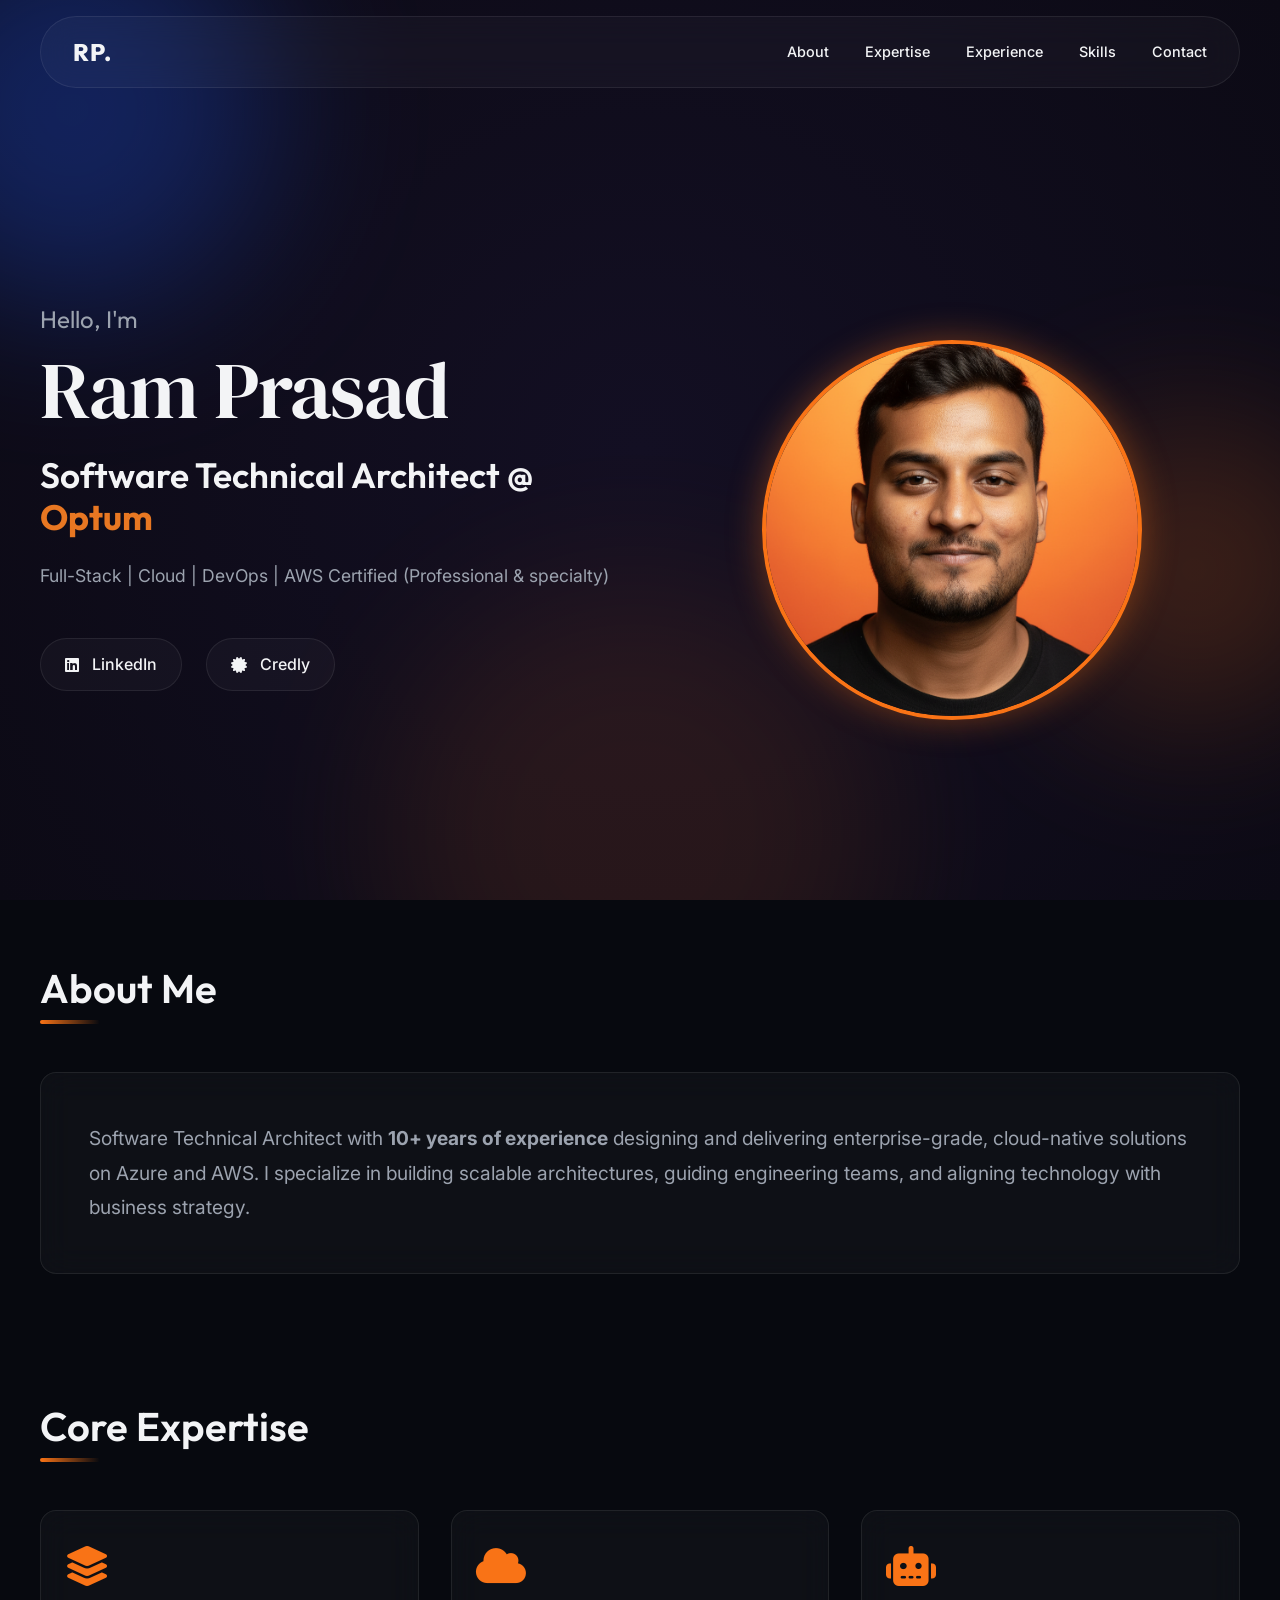
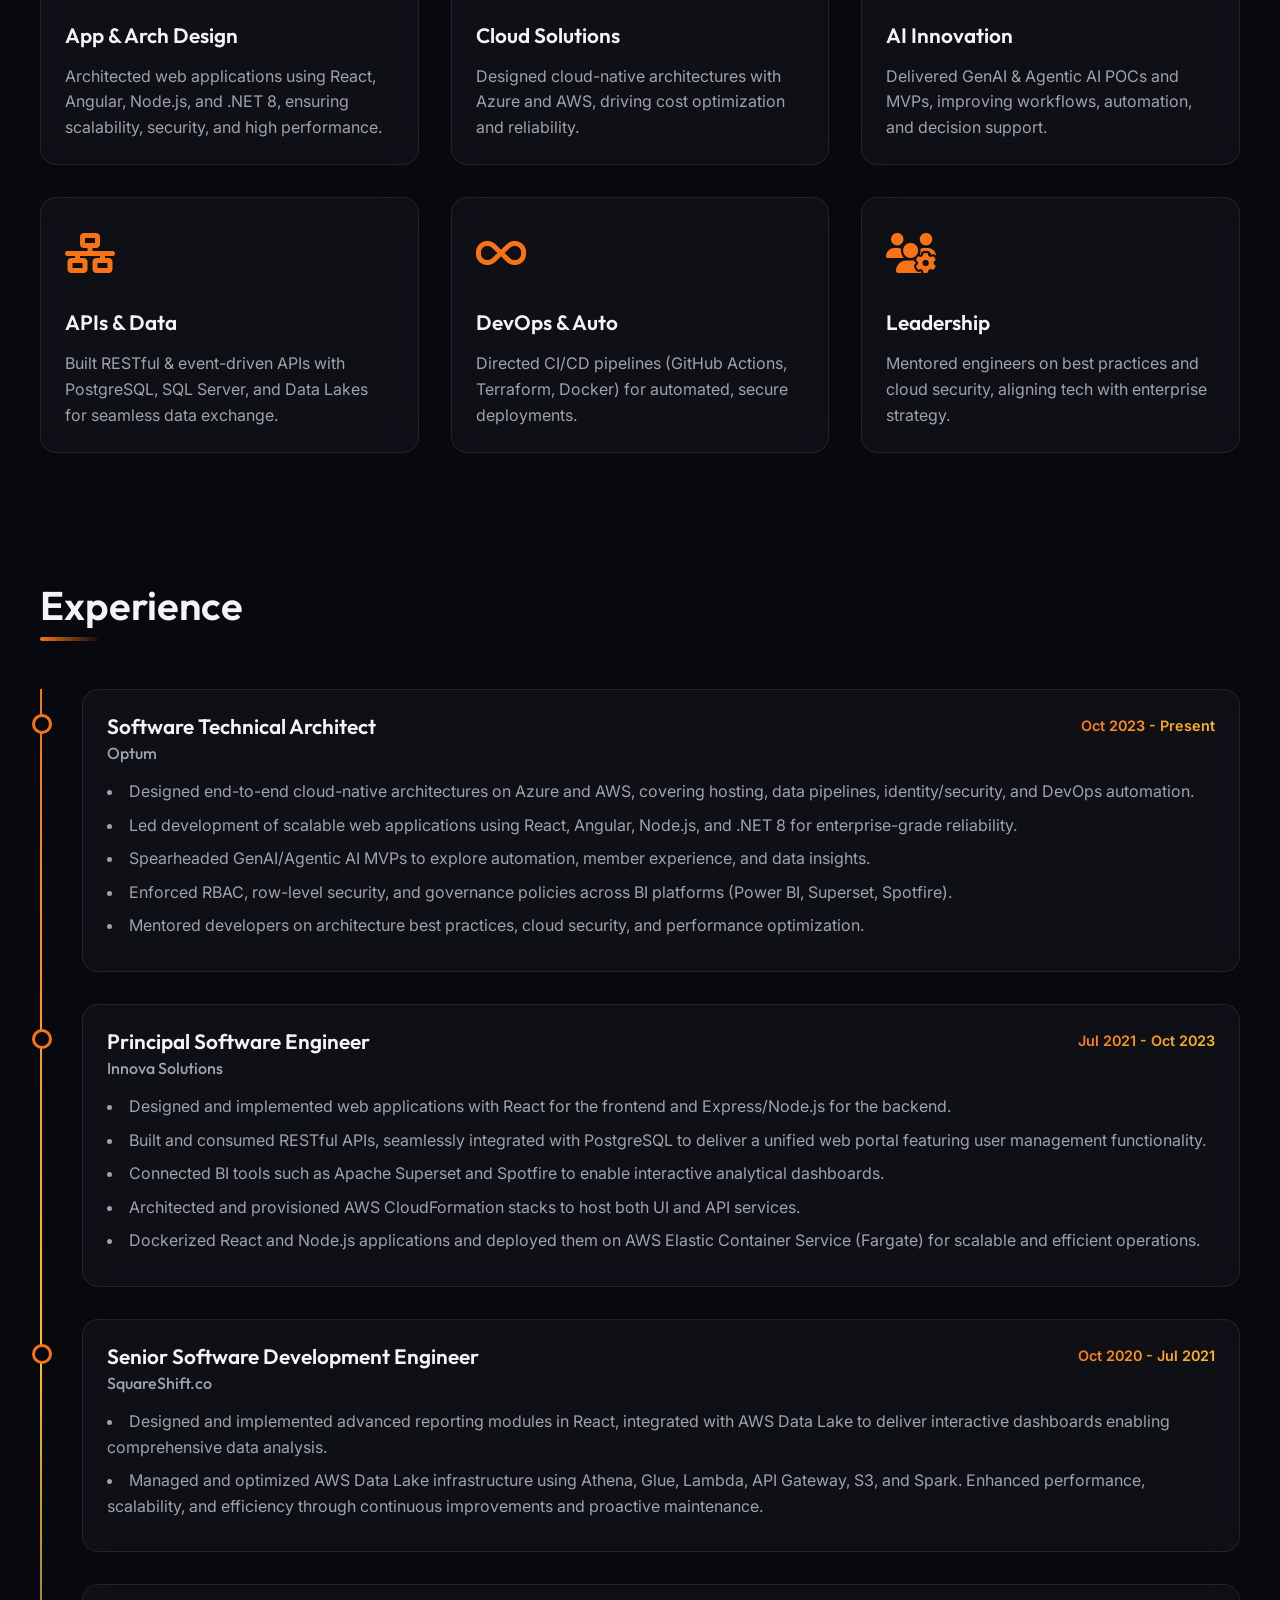
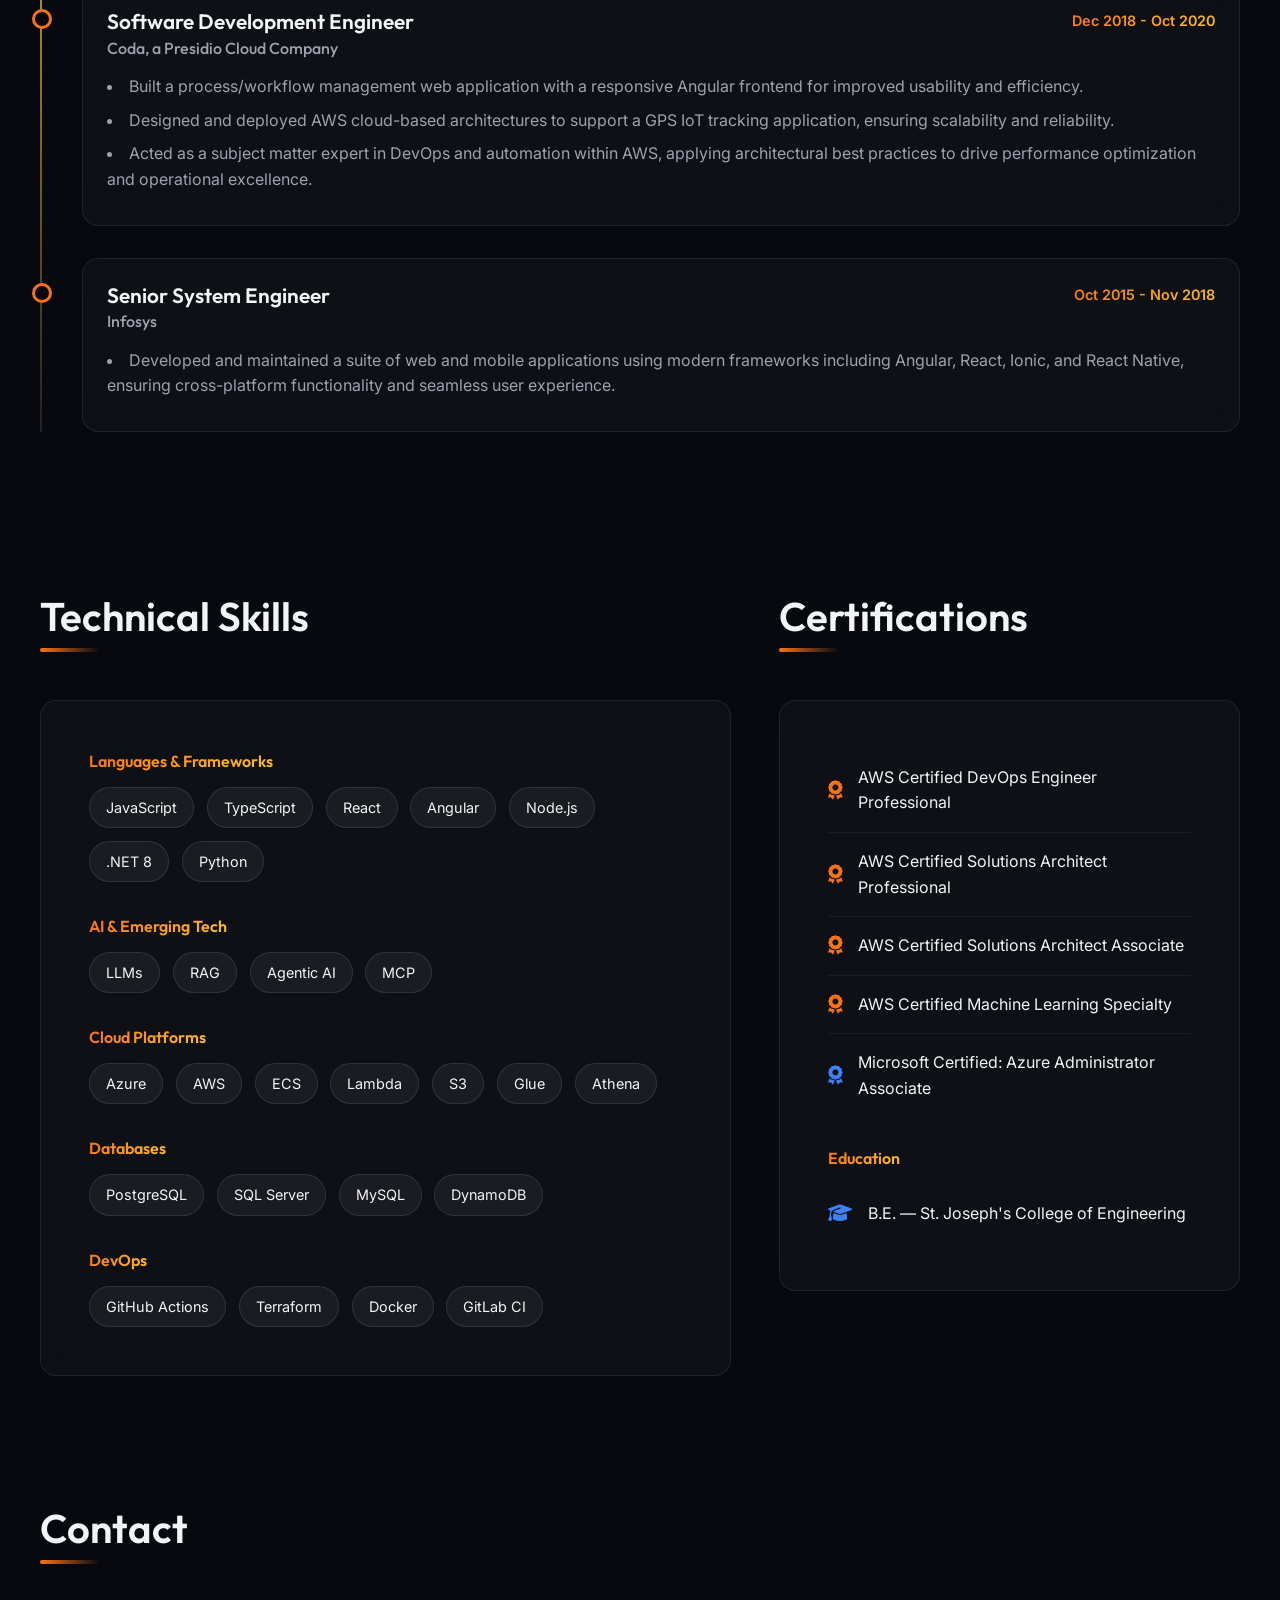
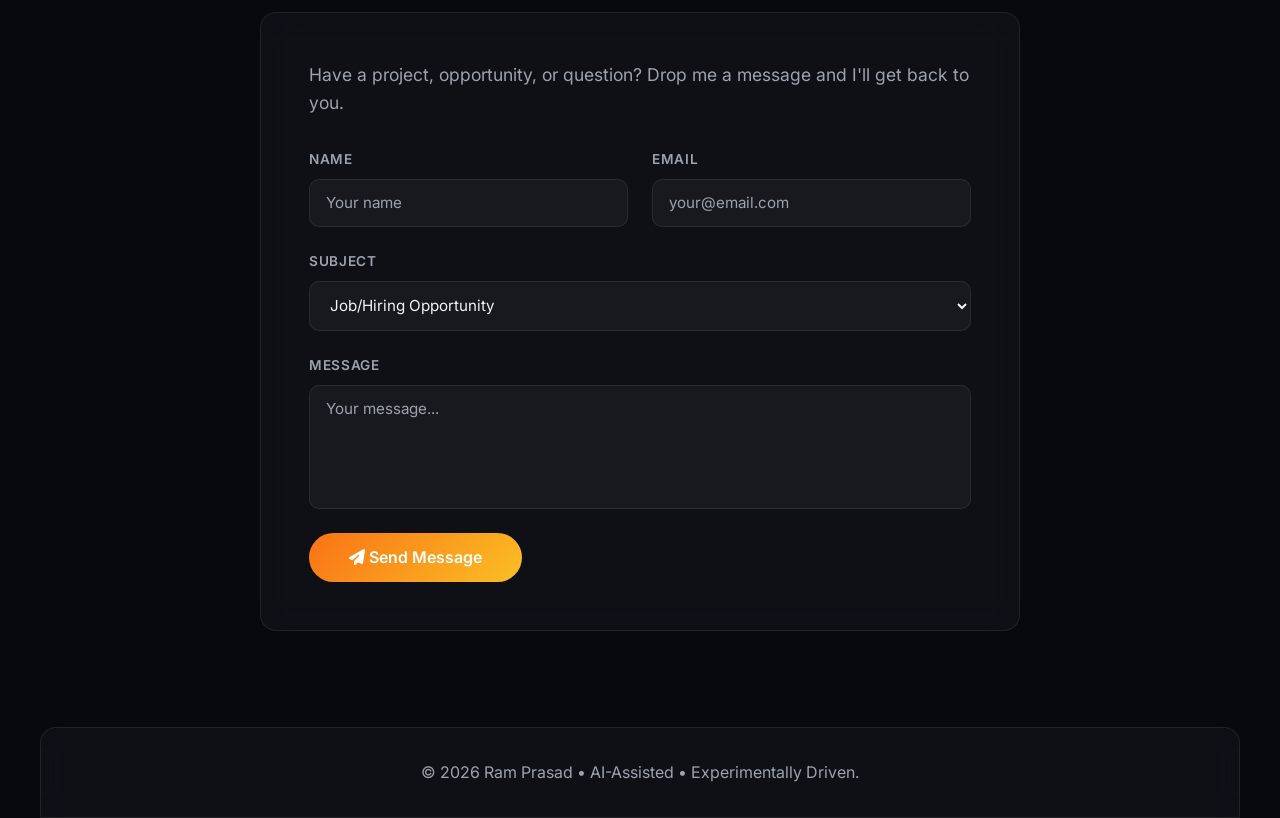
==== commit baf91309: "feat: include social media profiles in JSON-LD schema." ====
--- a/index.html
+++ b/index.html
@@ -60,7 +60,12 @@
       "name": "Ram Prasad",
       "url": "https://ramprasad.dev",
       "alternateName": ["Ram Prasad | Software Technical Architect", "Ram Prasad | Developer", "Ram Prasad | Cloud Architect", "Ram Prasad | AI Innovator", "ramprasad.dev"],
-      "description": "Software Technical Architect at Optum with 10+ years of experience in full-stack development, cloud architecture, DevOps, and AI"
+      "description": "Software Technical Architect at Optum with 10+ years of experience in full-stack development, cloud architecture, DevOps, and AI",
+      "sameAs": [
+        "https://www.linkedin.com/in/ramprasad94/",
+        "https://www.credly.com/users/ramprasad94",
+        "https://github.com/mramprasad007"
+      ]
     }
     </script>
 </head>
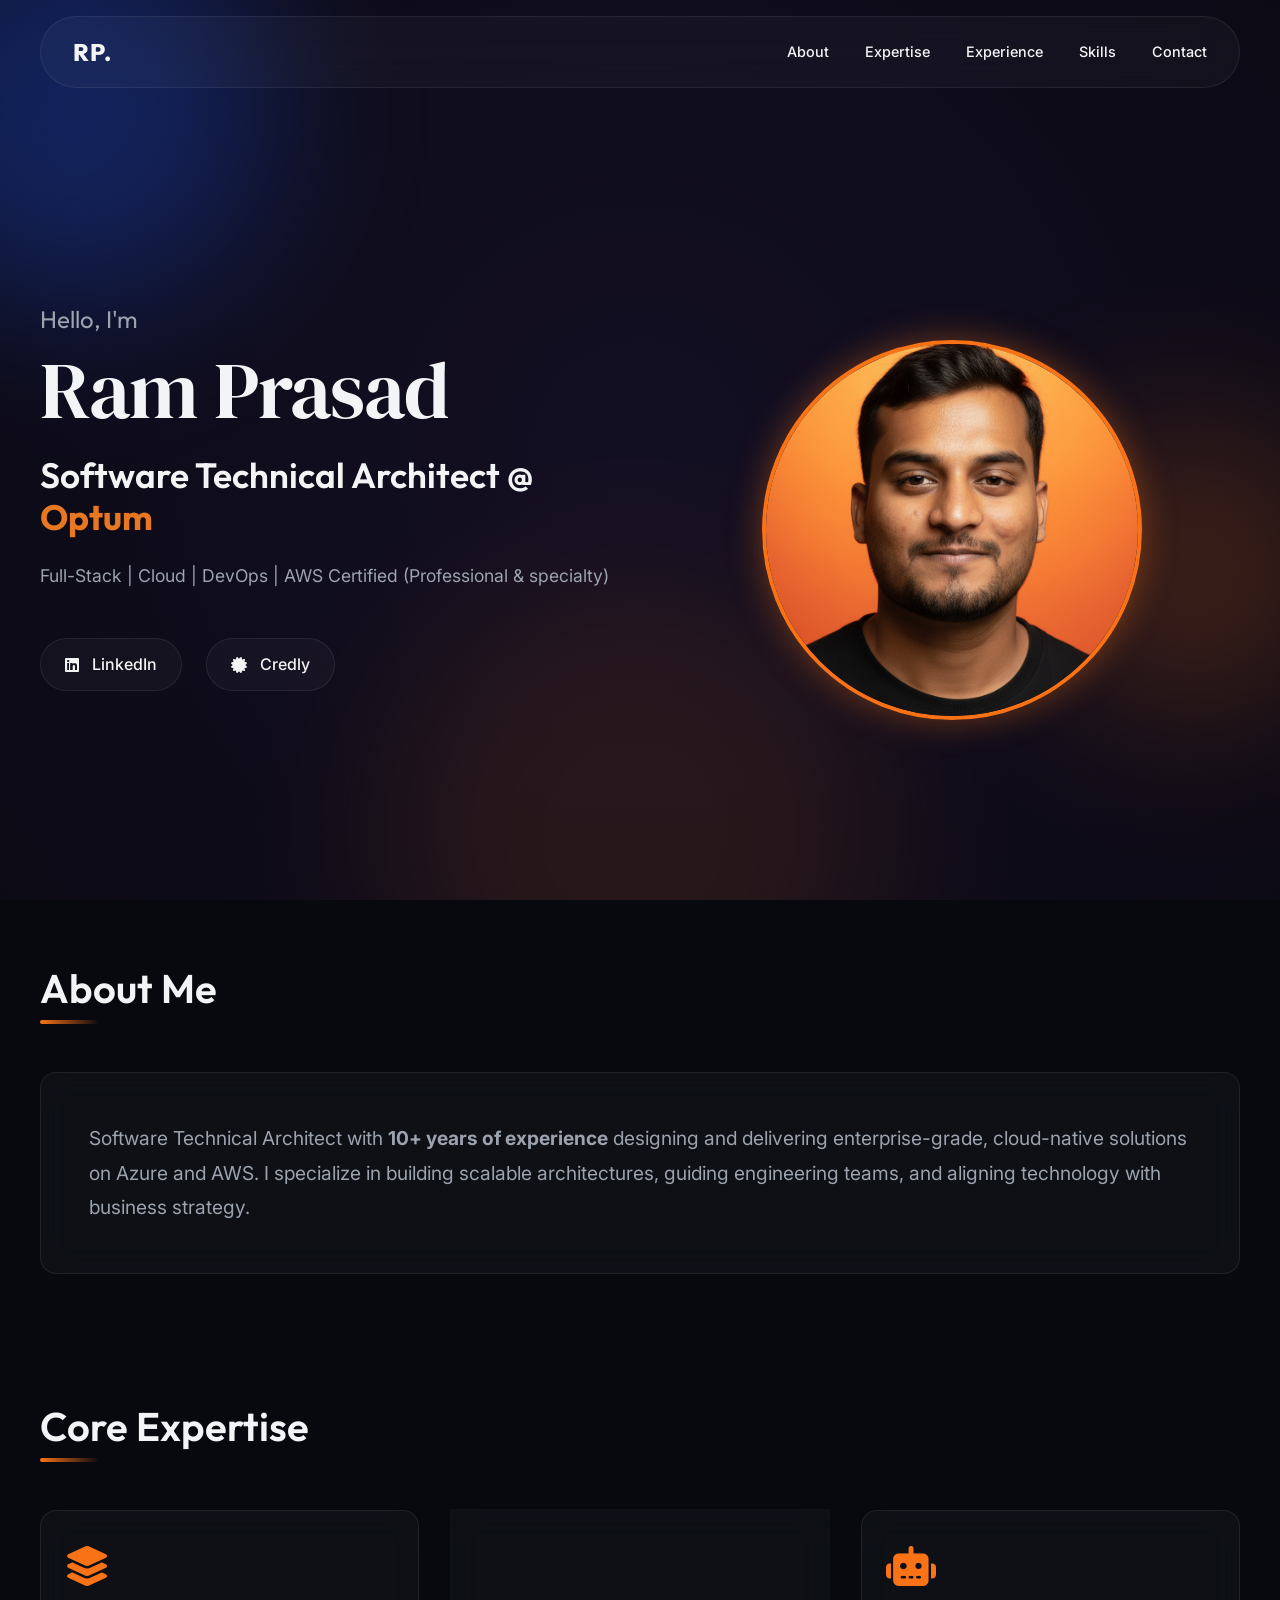
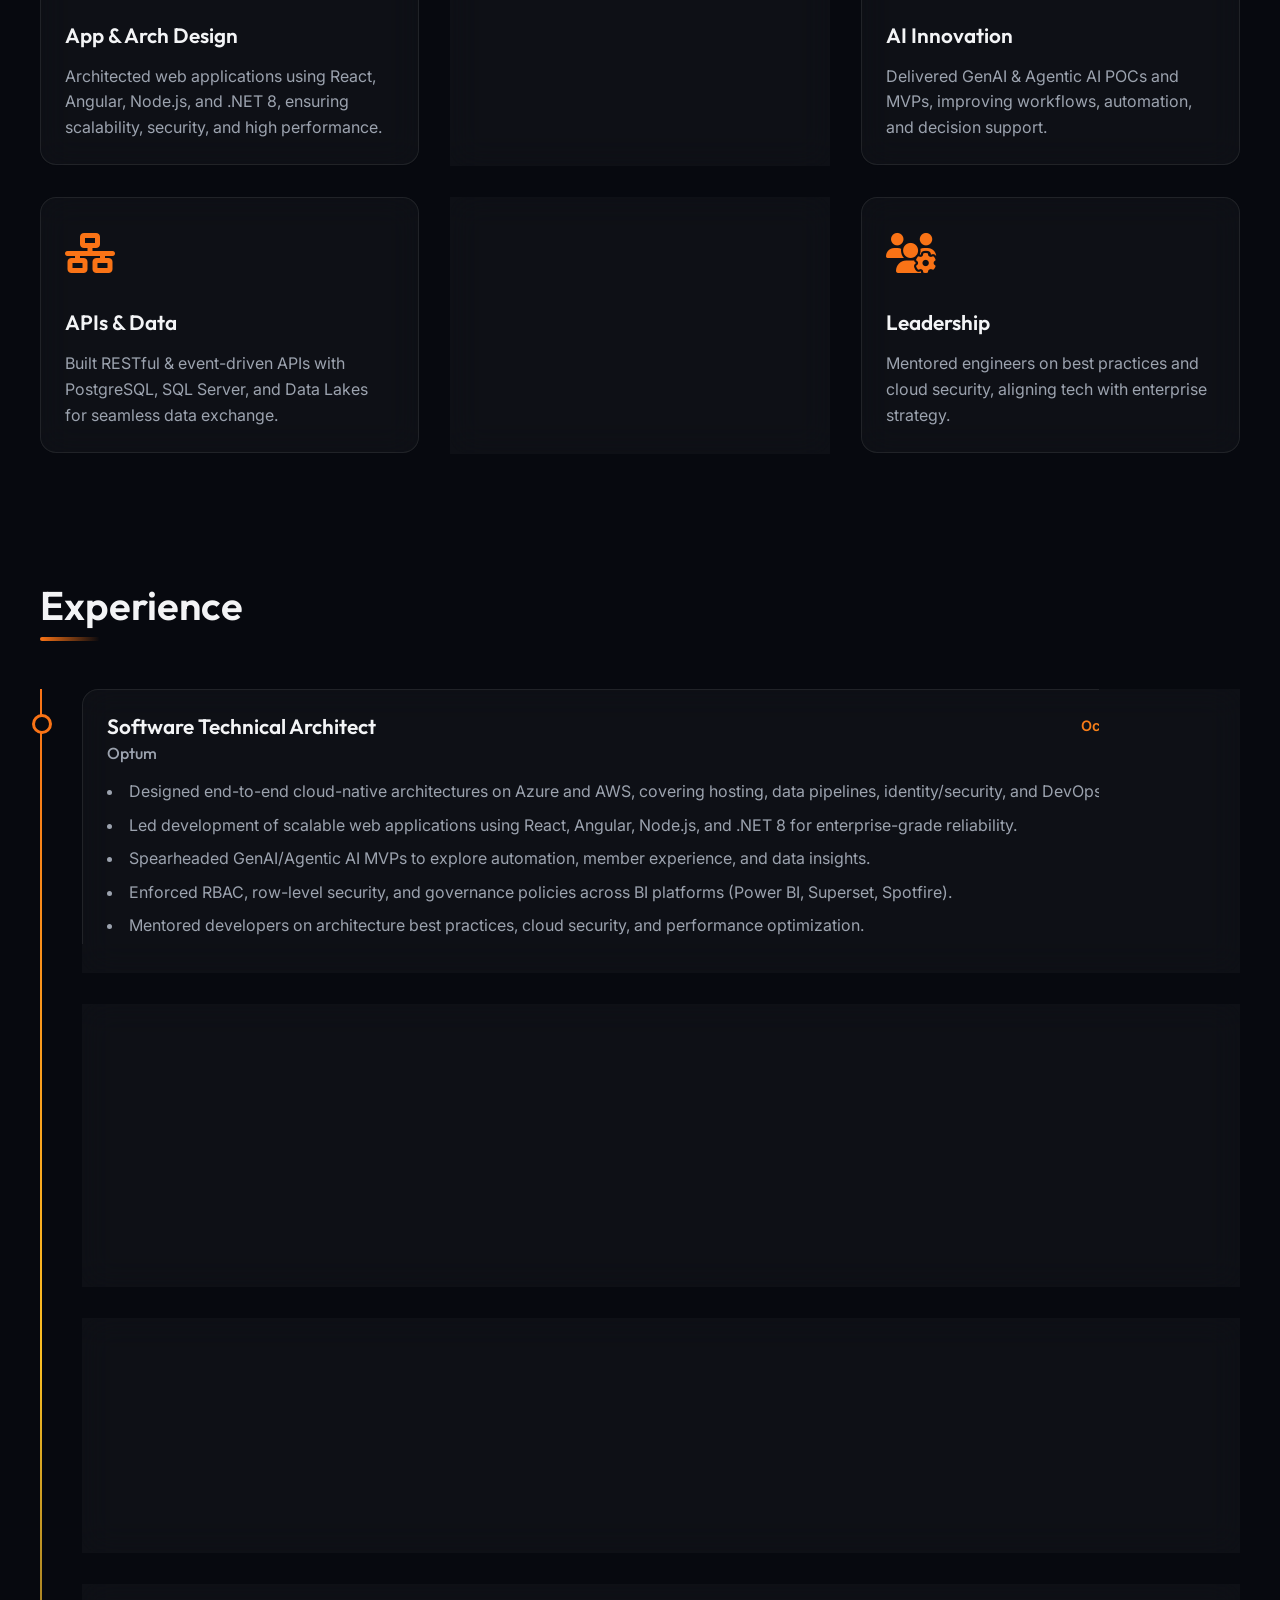
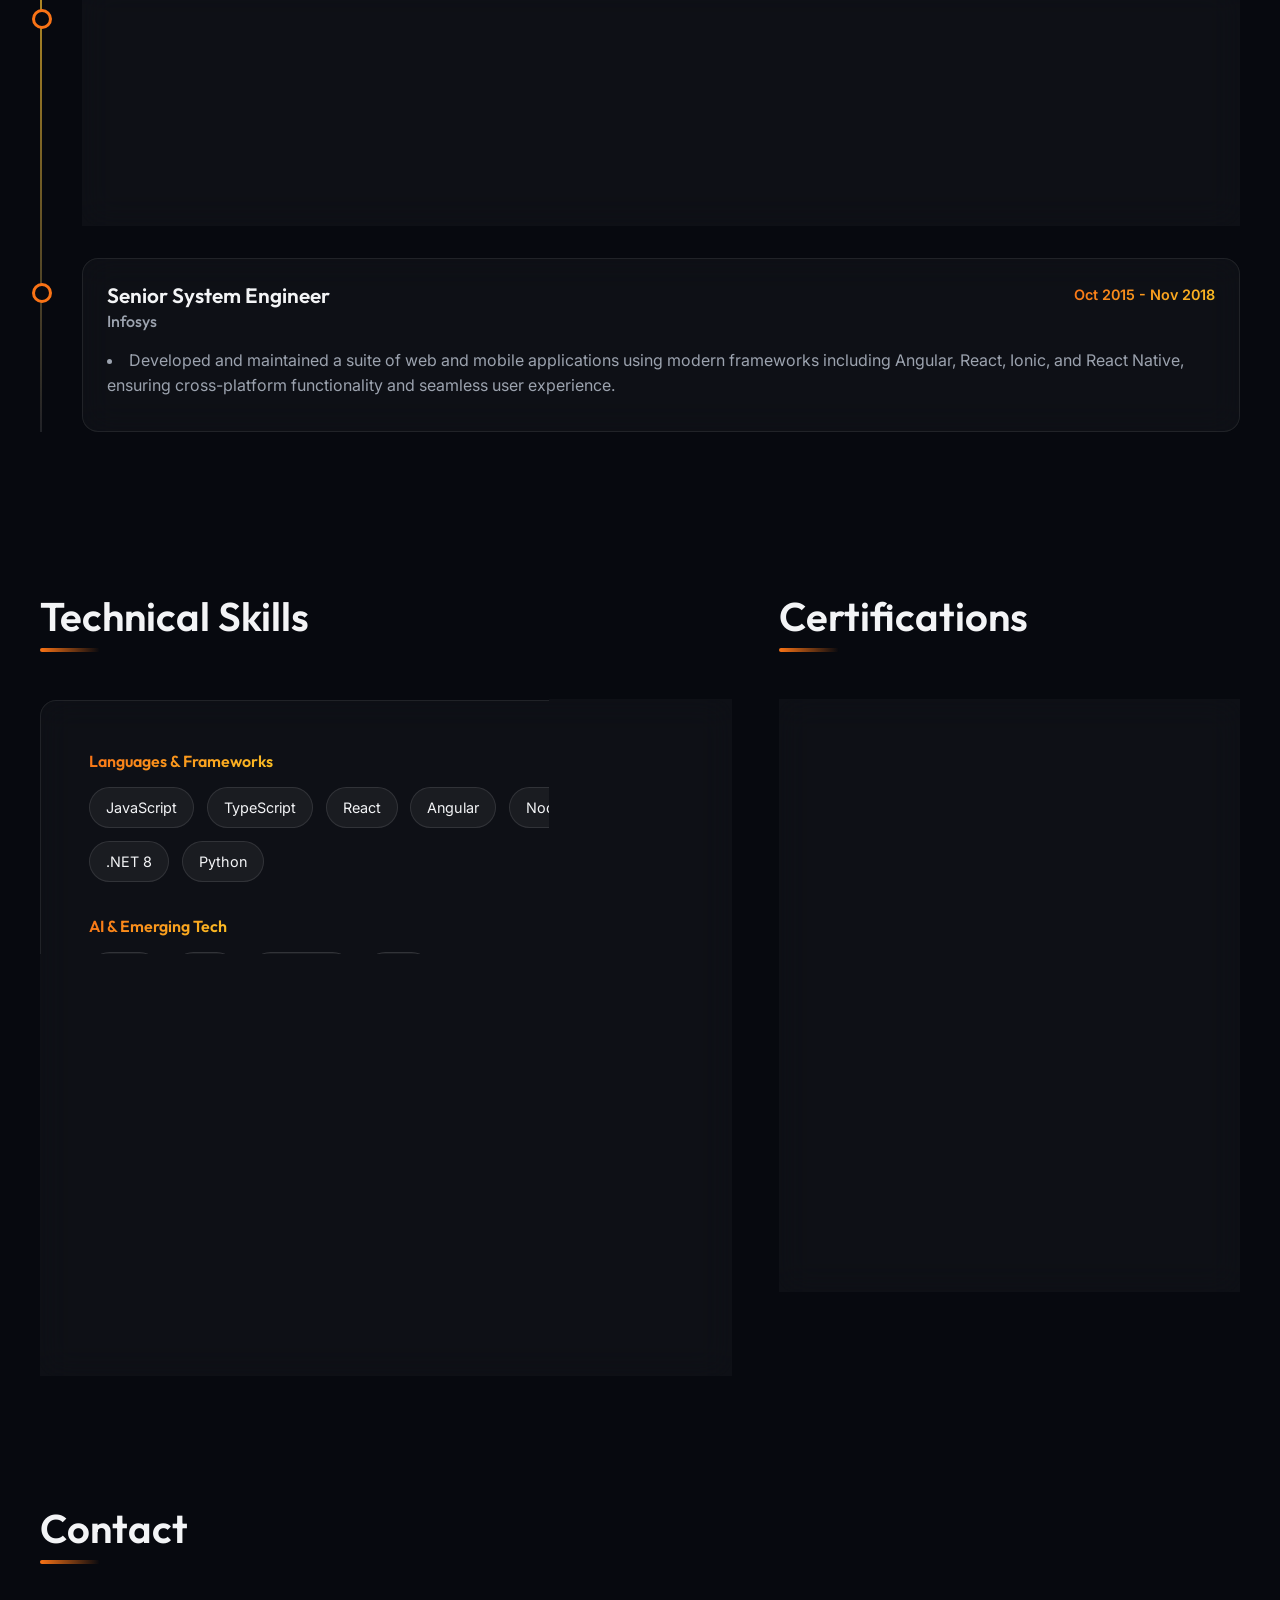
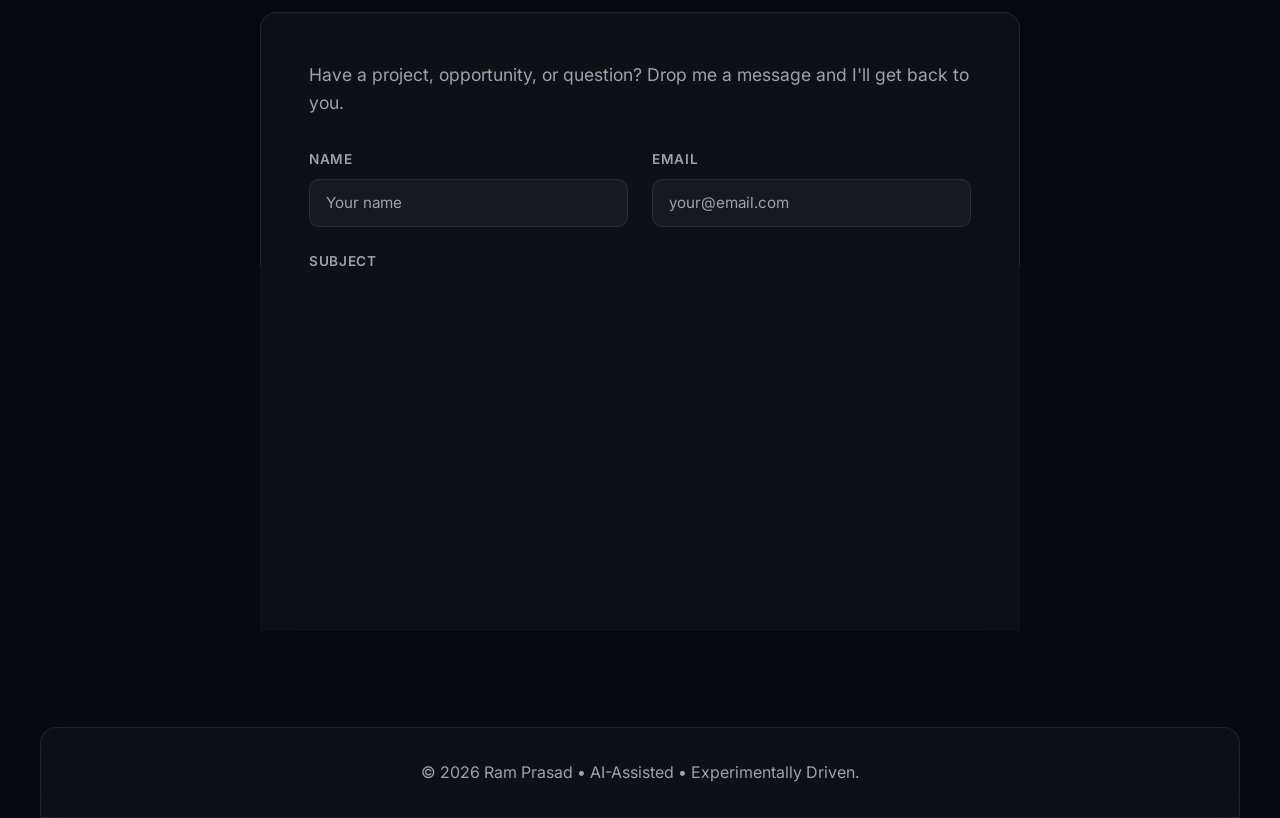
==== commit 6b424b73: "Update index.html" ====
--- a/index.html
+++ b/index.html
@@ -2,7 +2,9 @@
 <html lang="en">
 
 <head>
+    <!-- Charset -->
     <meta charset="UTF-8">
+
     <!-- Google Analytics -->
     <script async src="https://www.googletagmanager.com/gtag/js?id=G-HQ0ZNKL8MY"></script>
     <script>
@@ -11,29 +13,38 @@
         gtag('js', new Date());
         gtag('config', 'G-HQ0ZNKL8MY');
     </script>
+
+    <!-- Viewport -->
     <meta name="viewport" content="width=device-width, initial-scale=1.0">
+
+    <!-- Title -->
     <title>Ram Prasad | Software Technical Architect</title>
-    <meta name="description"
-        content="Ram Prasad — Software Technical Architect at Optum with 10+ years of experience in full-stack development, cloud architecture (AWS/Azure), DevOps, and AI innovation.">
-    <meta name="keywords"
-        content="Ram Prasad, Software Architect, Developer, Full-Stack Developer, AWS, Azure, Cloud, DevOps, React, Node.js, Technical Architect, Optum">
+
+    <!-- Meta Description -->
+    <meta name="description" content="Ram Prasad — Software Technical Architect and full-stack developer at Optum with 10+ years in cloud-native architectures (AWS + Azure), DevOps, and GenAI/Agentic AI. AWS DevOps Pro + ML Specialty | Azure Administrator Associate.">
+
+    <!-- Author, Robots, Canonical -->
     <meta name="author" content="Ram Prasad">
     <meta name="robots" content="index, follow">
     <link rel="canonical" href="https://ramprasad.dev">
+
     <!-- Open Graph -->
     <meta property="og:title" content="Ram Prasad | Software Technical Architect">
-    <meta property="og:description"
-        content="Software Technical Architect at Optum with 10+ years of experience in full-stack, cloud, DevOps, and AI.">
-    <meta property="og:type" content="website">
+    <meta property="og:description" content="10+ years as Software Technical Architect and full-stack developer building scalable cloud-native solutions (AWS + Azure) with React, Node.js, .NET 8 & GenAI/Agentic AI at Optum. AWS Pro certs + Azure Administrator Associate.">
+    <meta property="og:type" content="profile">
     <meta property="og:url" content="https://ramprasad.dev">
     <meta property="og:image" content="https://ramprasad.dev/og-image.png">
+    <meta property="og:image:width" content="1200">
+    <meta property="og:image:height" content="630">
     <meta property="og:site_name" content="Ram Prasad">
+    <meta property="og:locale" content="en_IN">
+
     <!-- Twitter/X Card -->
     <meta name="twitter:card" content="summary_large_image">
     <meta name="twitter:title" content="Ram Prasad | Software Technical Architect">
-    <meta name="twitter:description"
-        content="Software Technical Architect at Optum with 10+ years of experience in full-stack, cloud, DevOps, and AI.">
+    <meta name="twitter:description" content="Software Technical Architect and full-stack developer at Optum | AWS DevOps Pro + ML Specialty + Azure Administrator Associate | 10+ years cloud-native & GenAI">
     <meta name="twitter:image" content="https://ramprasad.dev/og-image.png">
+
     <!-- Favicons -->
     <link rel="icon" href="/favicons/favicon.ico" sizes="48x48">
     <link rel="icon" href="/favicons/favicon.svg" type="image/svg+xml">
@@ -42,25 +53,69 @@
     <link rel="apple-touch-icon" sizes="180x180" href="/favicons/apple-touch-icon.png">
     <link rel="manifest" href="/favicons/site.webmanifest">
     <meta name="theme-color" content="#f97316">
+
     <!-- Fonts -->
     <link rel="preconnect" href="https://fonts.googleapis.com">
     <link rel="preconnect" href="https://fonts.gstatic.com" crossorigin>
-    <link
-        href="https://fonts.googleapis.com/css2?family=Inter:wght@300;400;500;600;700&family=Outfit:wght@400;600;800&family=DM+Serif+Display:ital@0;1&display=swap"
-        rel="stylesheet">
+    <link href="https://fonts.googleapis.com/css2?family=Inter:wght@300;400;500;600;700&family=Outfit:wght@400;600;800&family=DM+Serif+Display:ital@0;1&display=swap" rel="stylesheet">
+
     <!-- Font Awesome -->
     <link rel="stylesheet" href="https://cdnjs.cloudflare.com/ajax/libs/font-awesome/6.4.0/css/all.min.css">
+
     <!-- Custom CSS -->
     <link rel="stylesheet" href="style.css">
-    <!-- Site Name for Google Search Results -->
+
+    <!-- Person Schema -->
+    <script type="application/ld+json">
+    {
+      "@context": "https://schema.org",
+      "@type": "Person",
+      "name": "Ram Prasad",
+      "url": "https://ramprasad.dev",
+      "image": "https://ramprasad.dev/og-image.png",
+      "jobTitle": "Software Technical Architect",
+      "worksFor": {
+        "@type": "Organization",
+        "name": "Optum"
+      },
+      "address": {
+        "@type": "PostalAddress",
+        "addressLocality": "Chennai",
+        "addressRegion": "Tamil Nadu",
+        "addressCountry": "IN"
+      },
+      "description": "Software Technical Architect and full-stack developer with 10+ years experience in cloud-native architectures (AWS + Azure), DevOps, and GenAI/Agentic AI.",
+      "sameAs": [
+        "https://www.linkedin.com/in/ramprasad94/",
+        "https://www.credly.com/users/ramprasad94",
+        "https://github.com/mramprasad007"
+      ],
+      "knowsAbout": [
+        "AWS", "Azure", "React", "Node.js", "DevOps", "Terraform", "Docker", "GenAI", "Agentic AI", "RAG", "PostgreSQL", ".NET 8", "Full-Stack Development"
+      ],
+      "hasCredential": [
+        { "@type": "EducationalOccupationalCredential", "name": "AWS Certified DevOps Engineer Professional" },
+        { "@type": "EducationalOccupationalCredential", "name": "AWS Certified Solutions Architect Professional" },
+        { "@type": "EducationalOccupationalCredential", "name": "AWS Certified Machine Learning Specialty" },
+        { "@type": "EducationalOccupationalCredential", "name": "Microsoft Certified: Azure Administrator Associate" }
+      ]
+    }
+    </script>
+
+    <!-- WebSite Schema -->
     <script type="application/ld+json">
     {
       "@context": "https://schema.org",
       "@type": "WebSite",
       "name": "Ram Prasad",
       "url": "https://ramprasad.dev",
-      "alternateName": ["Ram Prasad | Software Technical Architect", "Ram Prasad | Developer", "Ram Prasad | Cloud Architect", "Ram Prasad | AI Innovator", "ramprasad.dev"],
-      "description": "Software Technical Architect at Optum with 10+ years of experience in full-stack development, cloud architecture, DevOps, and AI",
+      "alternateName": [
+        "Ram Prasad | Software Technical Architect",
+        "Ram Prasad | Full-Stack Developer",
+        "Ram Prasad | Software Developer",
+        "ramprasad.dev"
+      ],
+      "description": "Software Technical Architect and full-stack developer at Optum | AWS DevOps Pro + ML Specialty + Azure Administrator Associate | 10+ years cloud-native & GenAI",
       "sameAs": [
         "https://www.linkedin.com/in/ramprasad94/",
         "https://www.credly.com/users/ramprasad94",
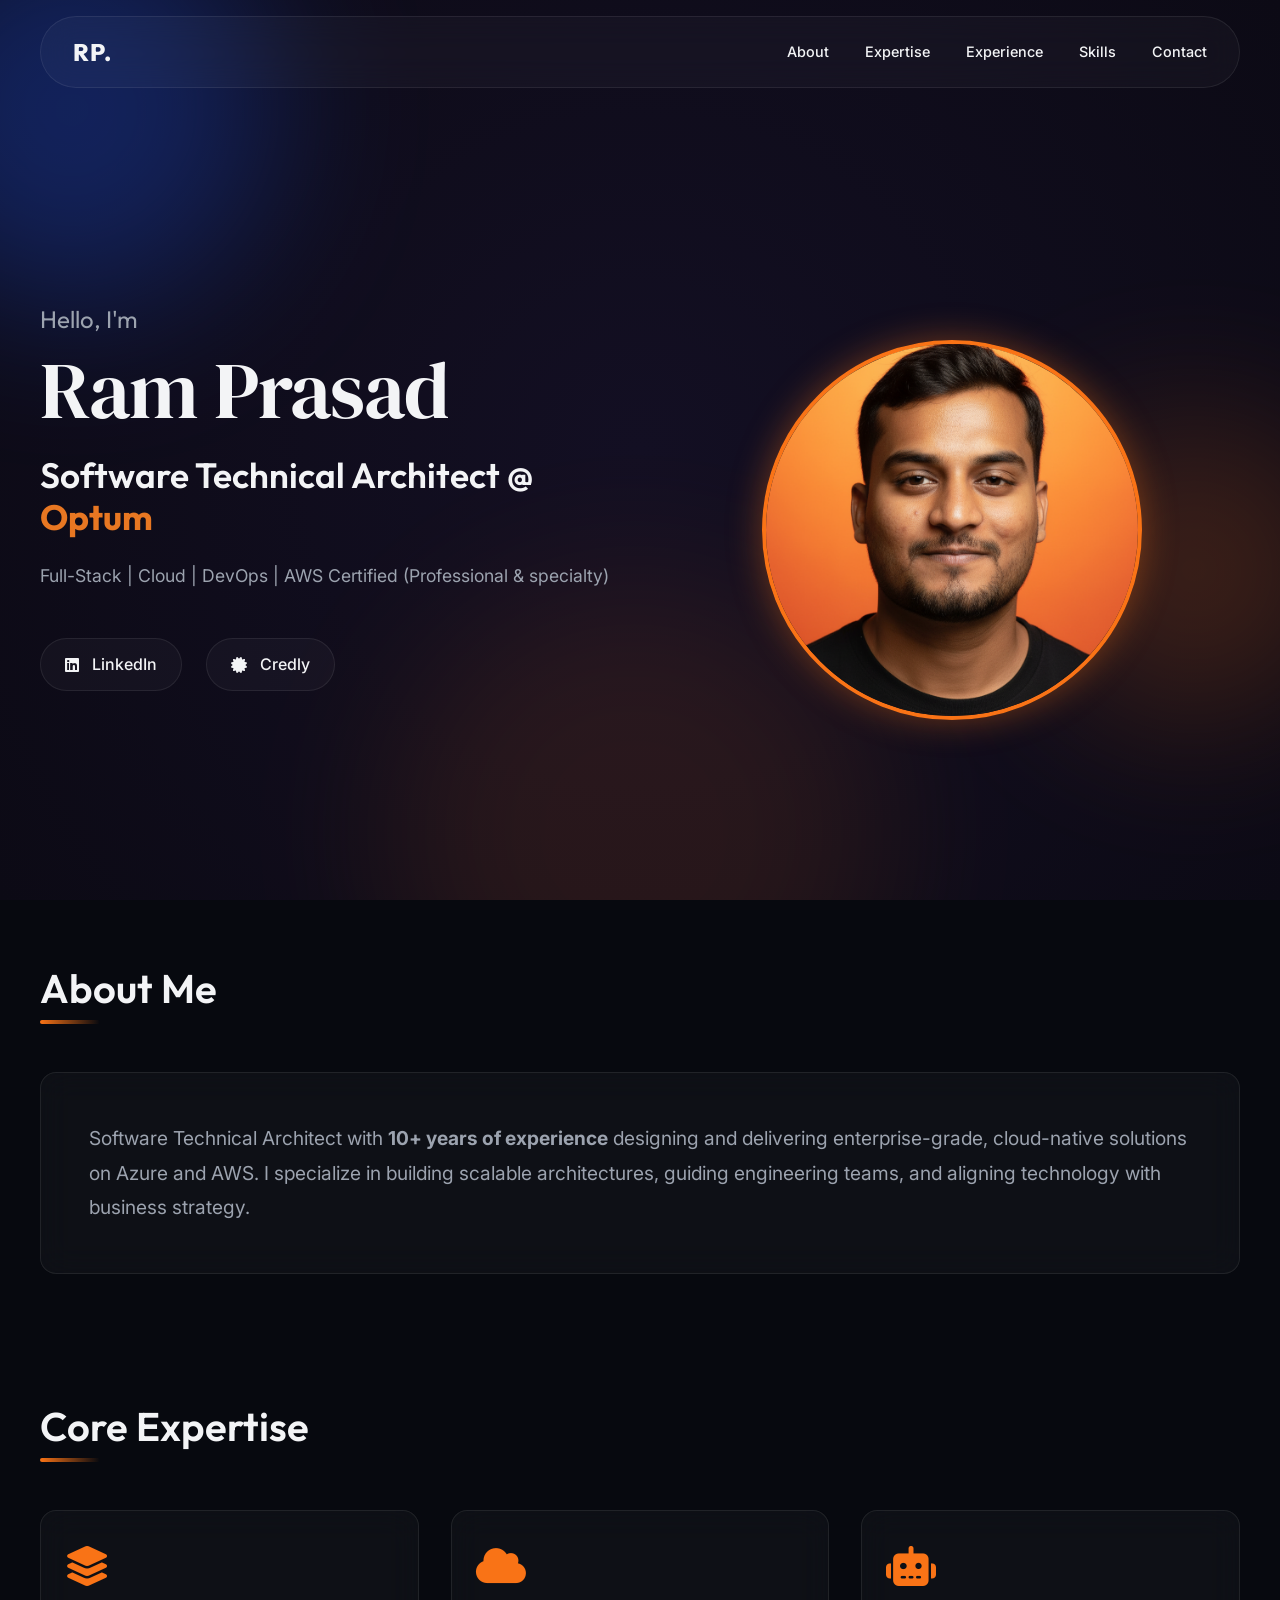
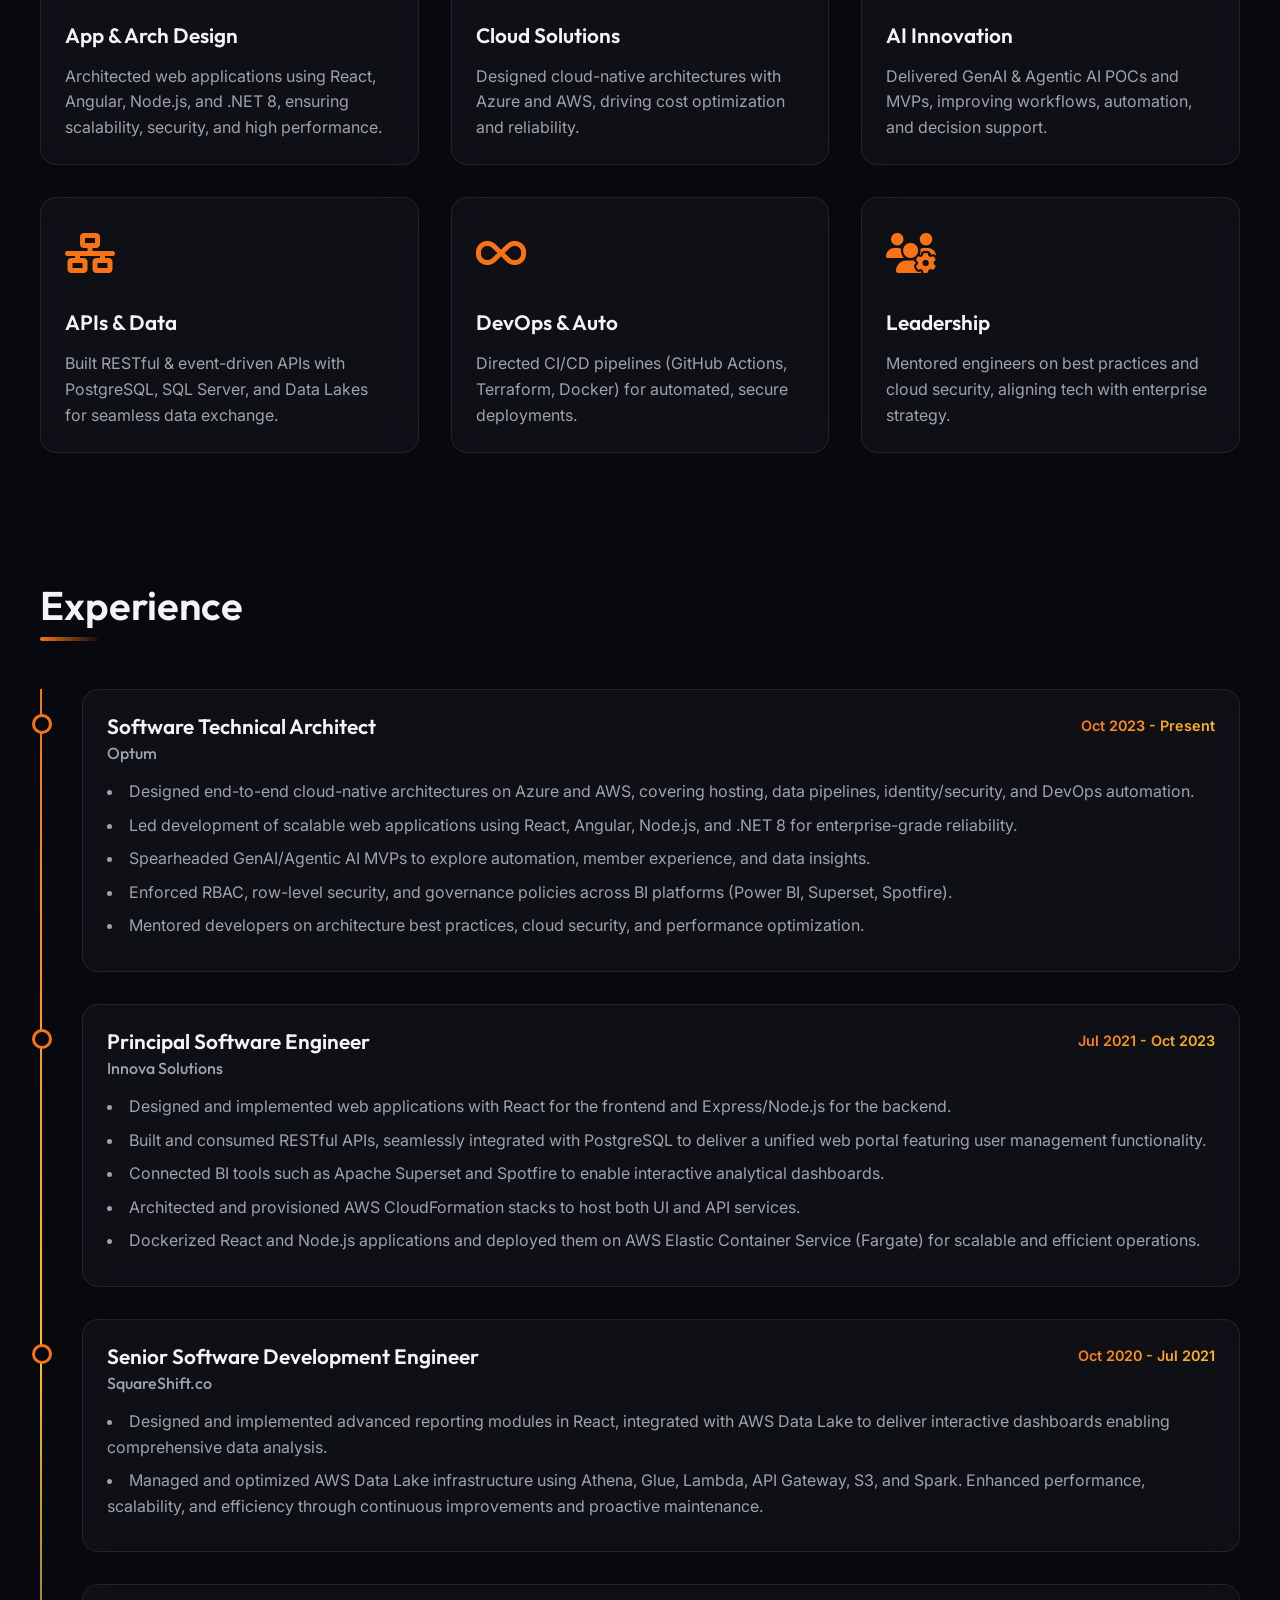
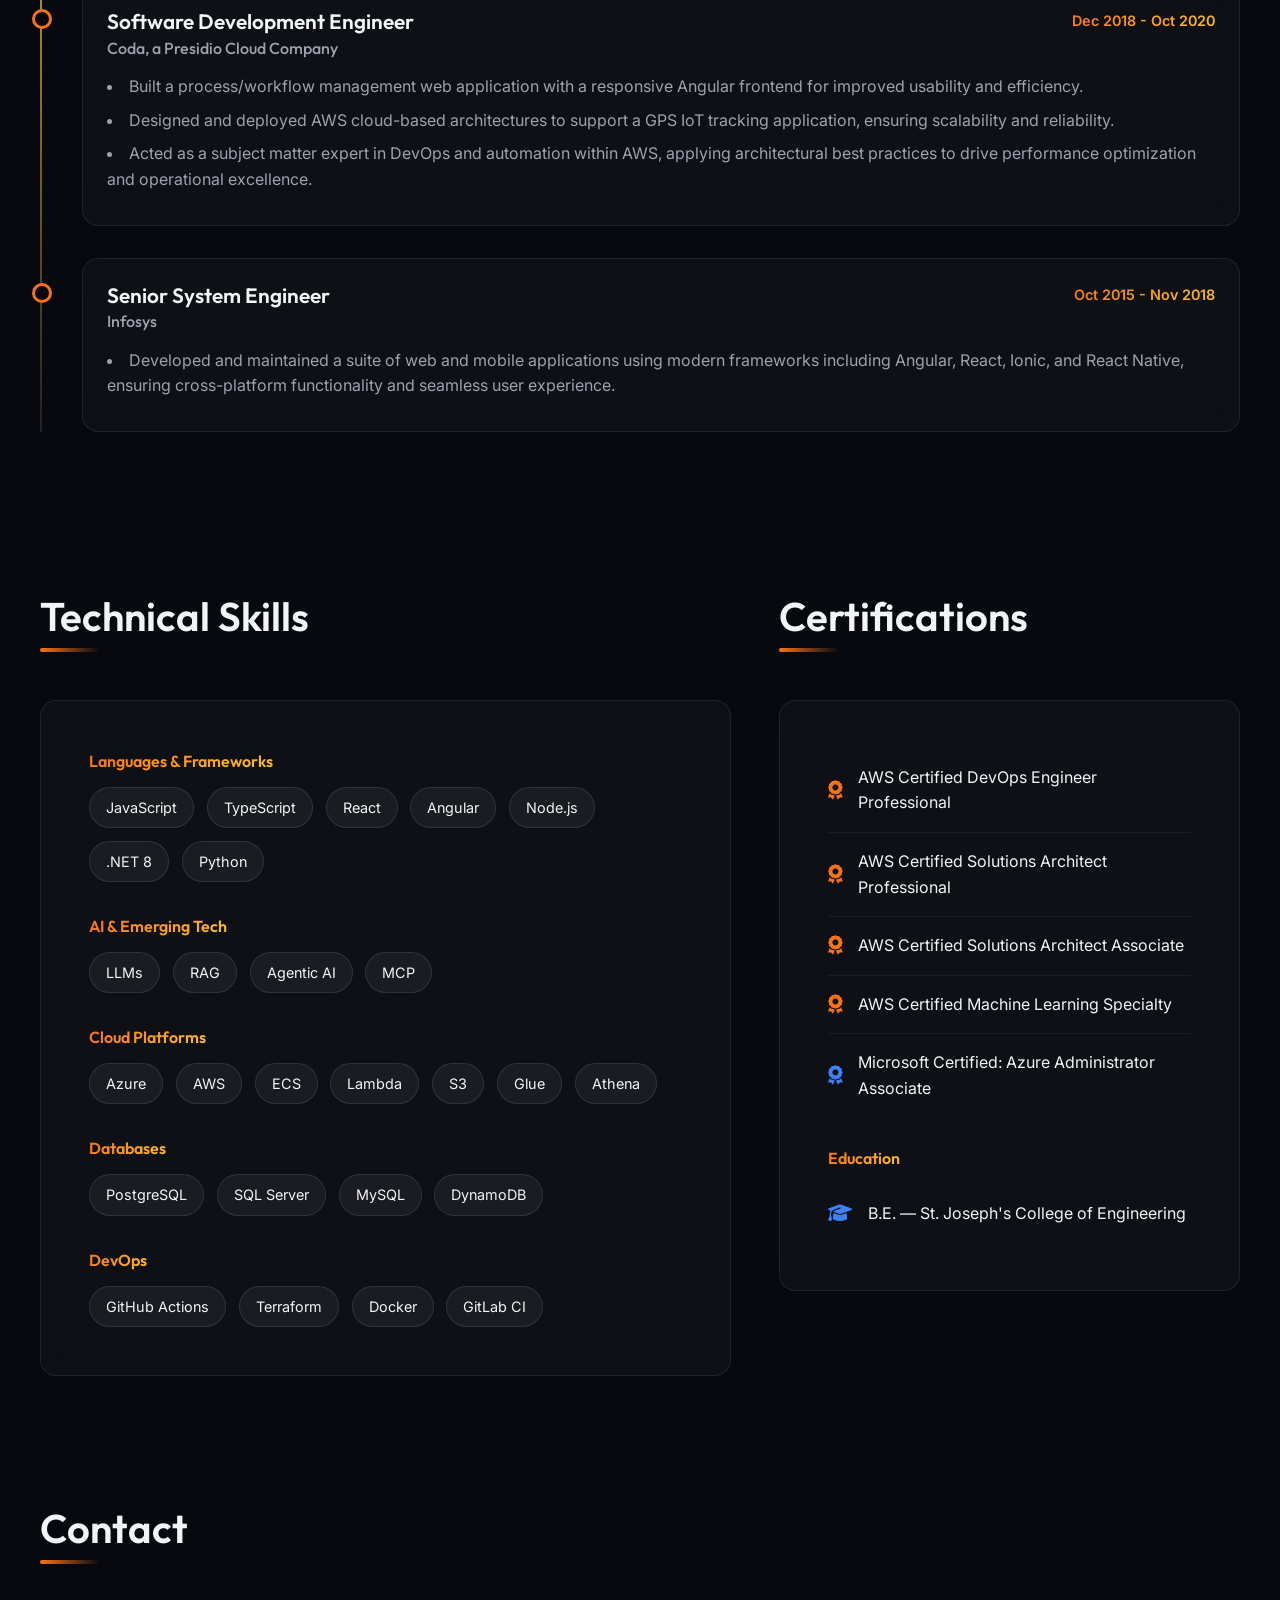
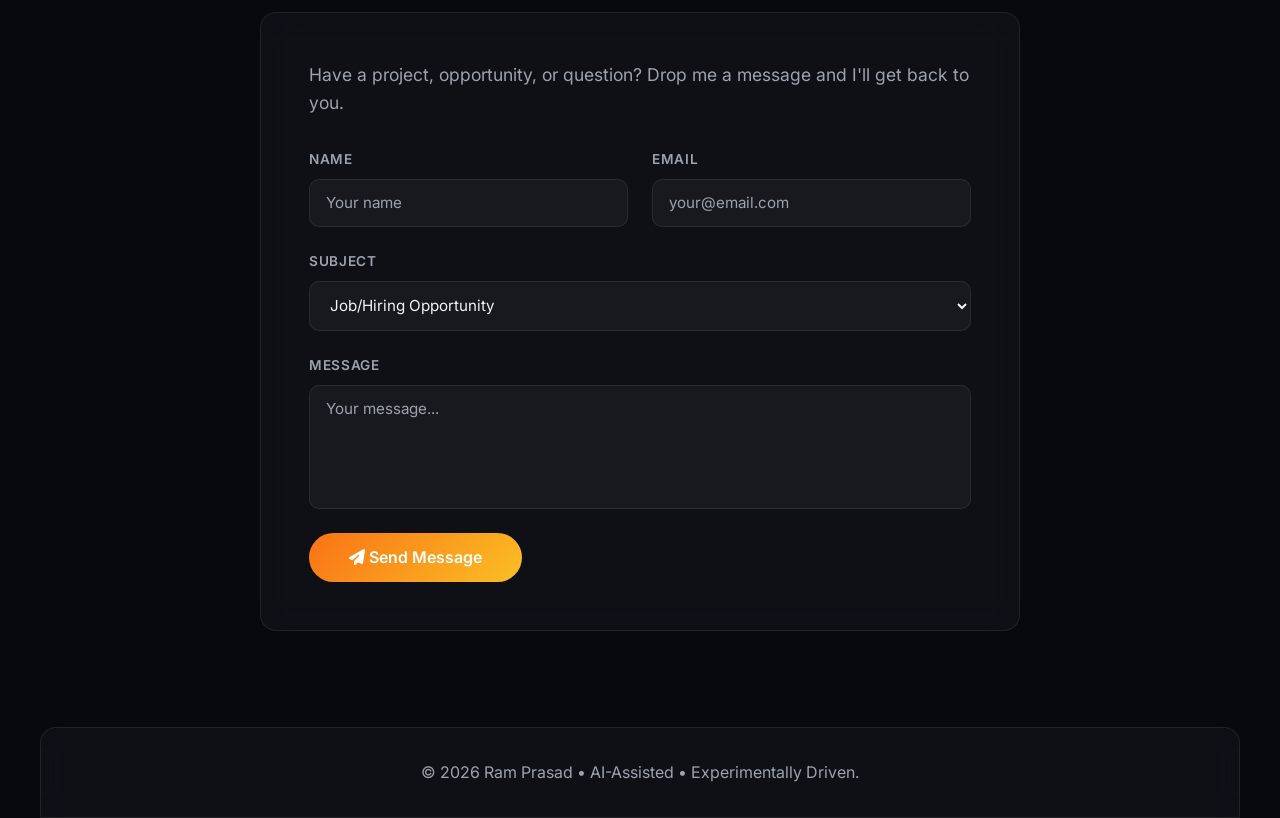
==== commit 81731d16: "Update index.html" ====
--- a/index.html
+++ b/index.html
@@ -22,6 +22,7 @@
 
     <!-- Meta Description -->
     <meta name="description" content="Ram Prasad — Software Technical Architect and full-stack developer at Optum with 10+ years in cloud-native architectures (AWS + Azure), DevOps, and GenAI/Agentic AI. AWS DevOps Pro + ML Specialty | Azure Administrator Associate.">
+    <meta name="application-name" content="Ram Prasad">
 
     <!-- Author, Robots, Canonical -->
     <meta name="author" content="Ram Prasad">
@@ -110,10 +111,11 @@
       "name": "Ram Prasad",
       "url": "https://ramprasad.dev",
       "alternateName": [
+        "Ram Prasad",
+        "ramprasad.dev",
         "Ram Prasad | Software Technical Architect",
         "Ram Prasad | Full-Stack Developer",
-        "Ram Prasad | Software Developer",
-        "ramprasad.dev"
+        "Ram Prasad | Software Developer"
       ],
       "description": "Software Technical Architect and full-stack developer at Optum | AWS DevOps Pro + ML Specialty + Azure Administrator Associate | 10+ years cloud-native & GenAI",
       "sameAs": [
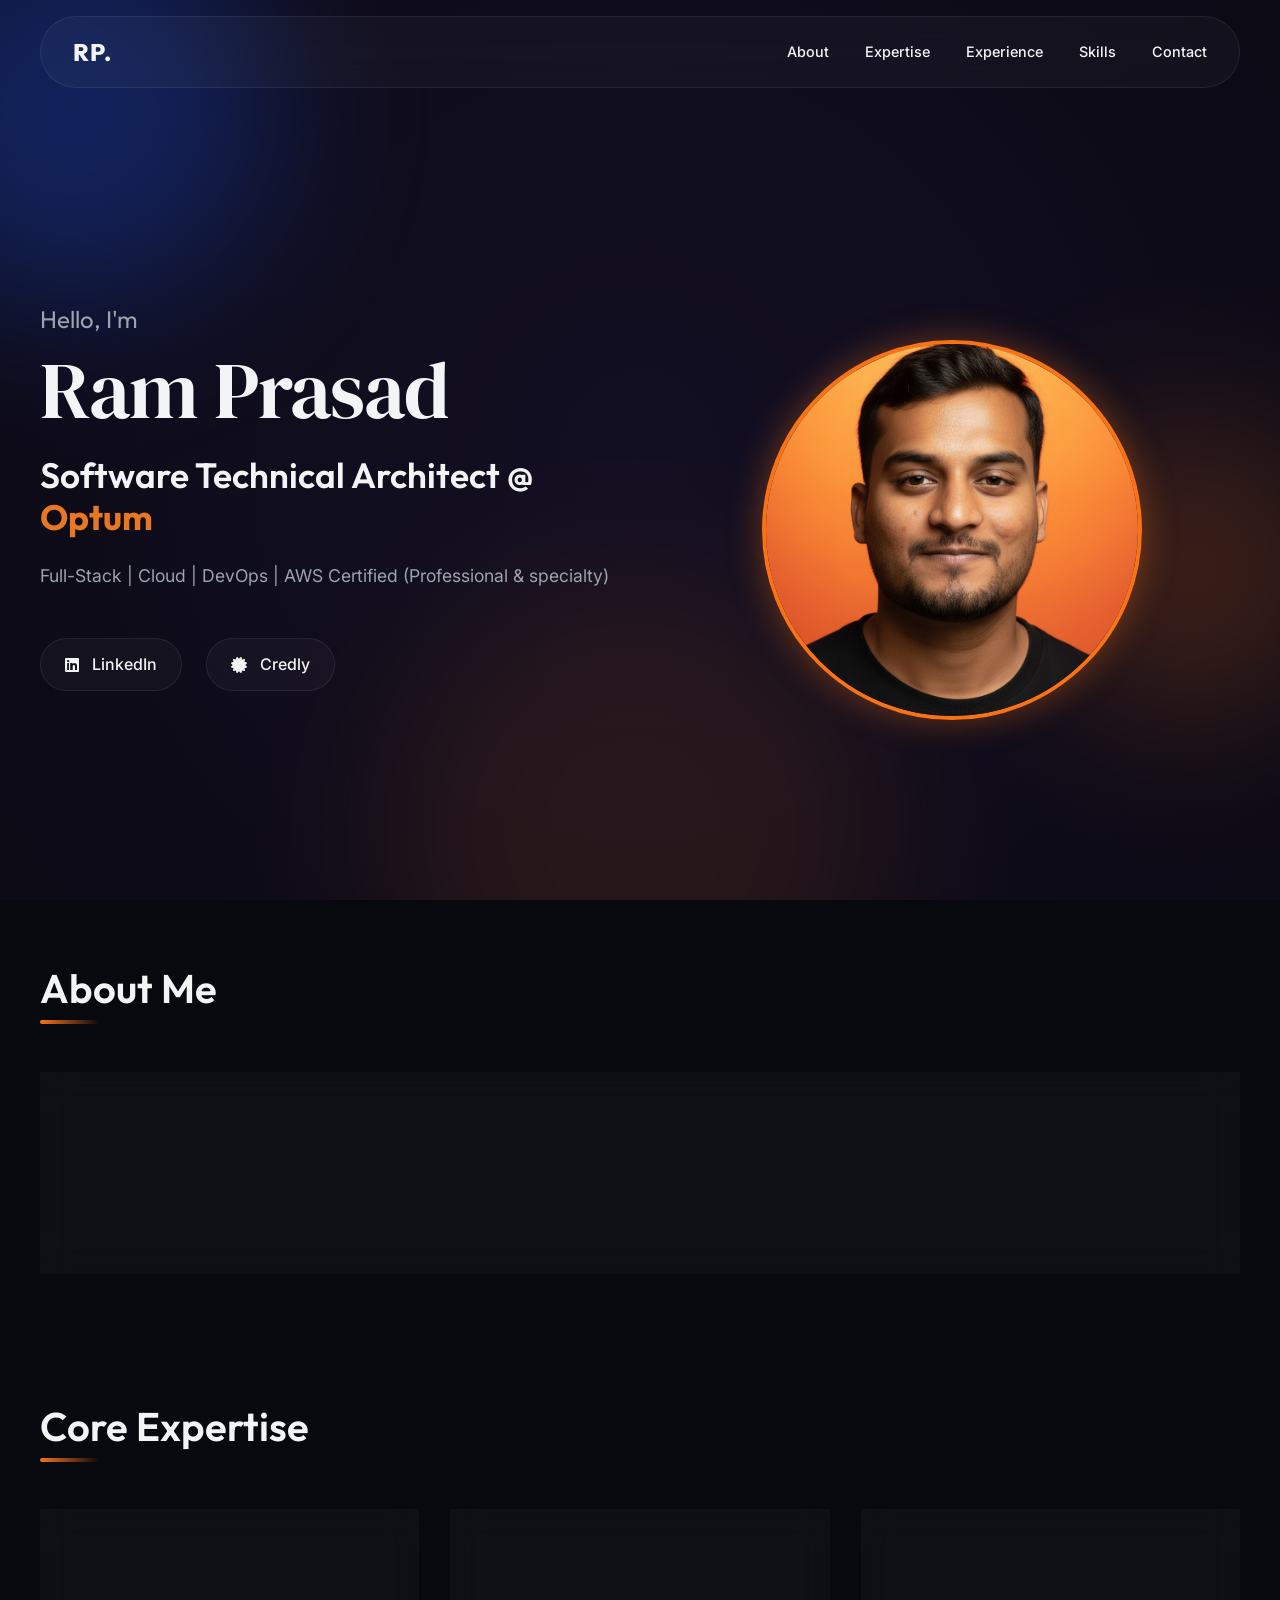
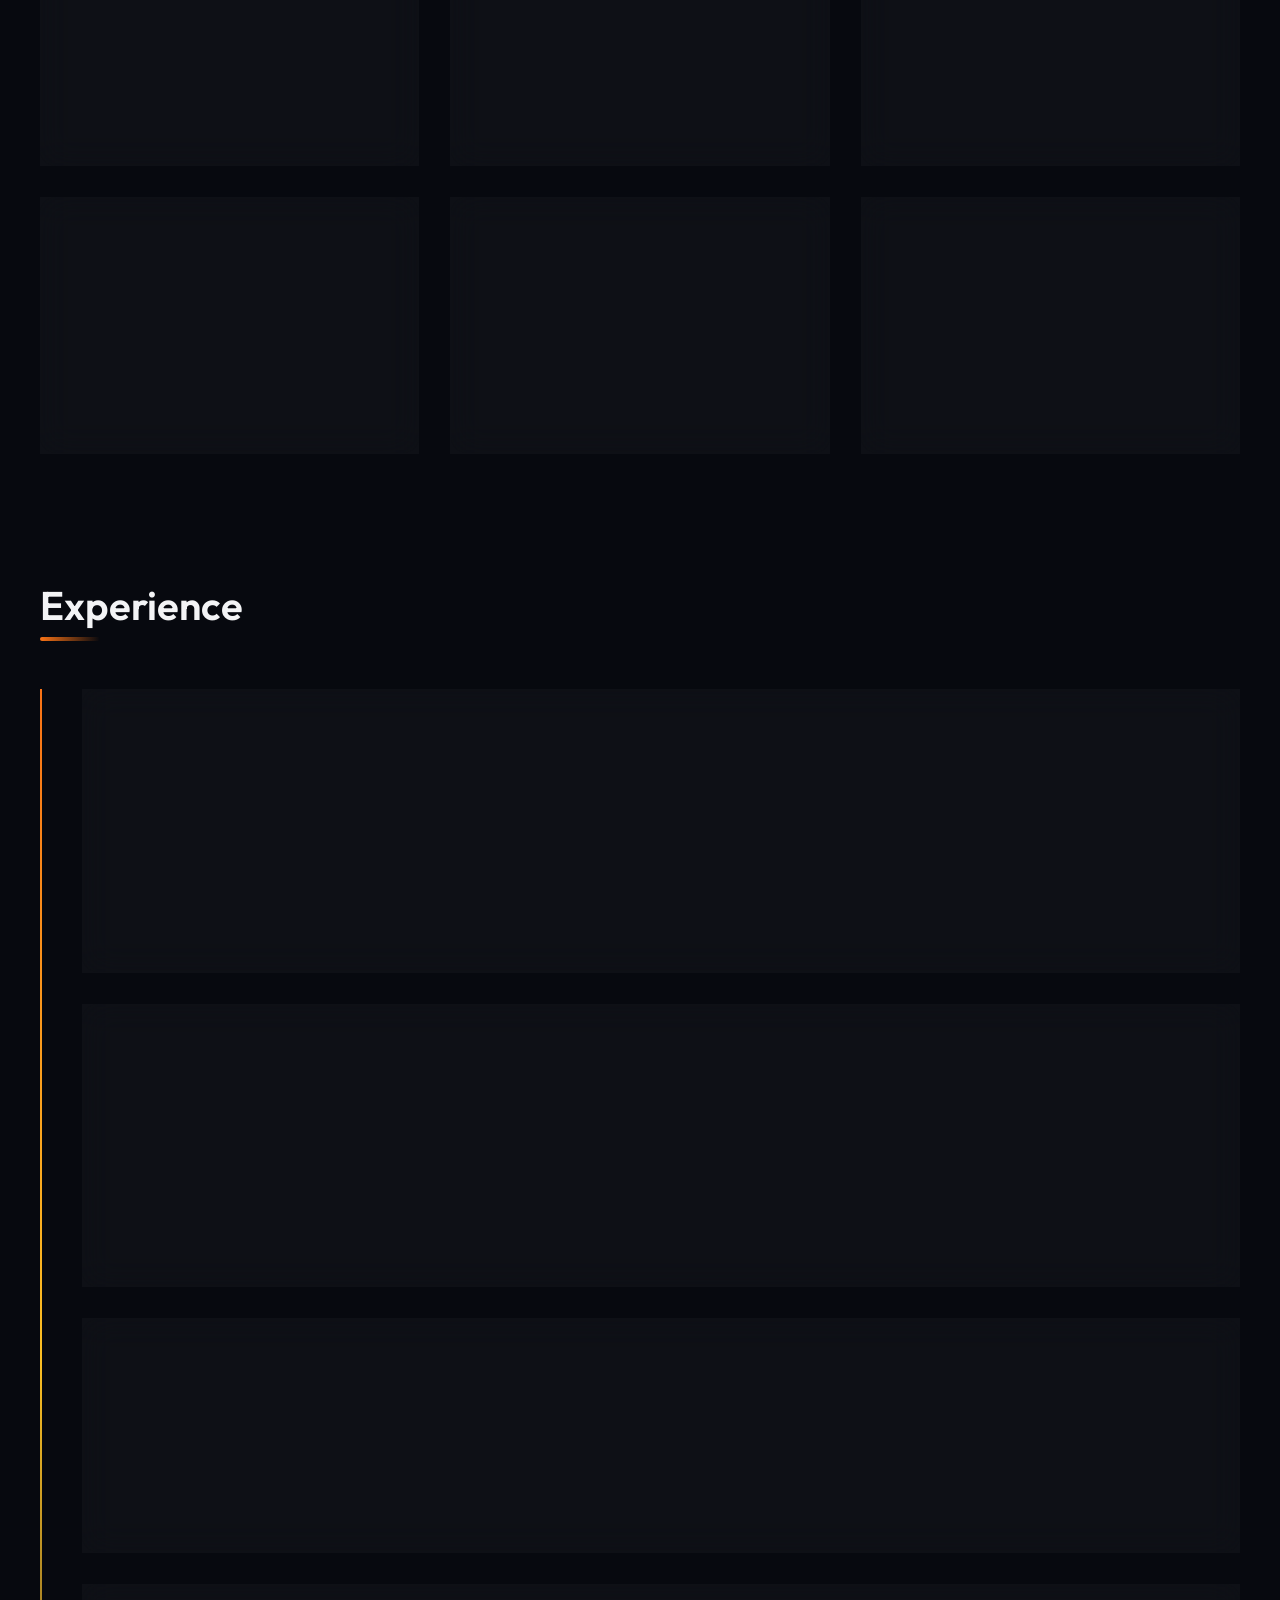
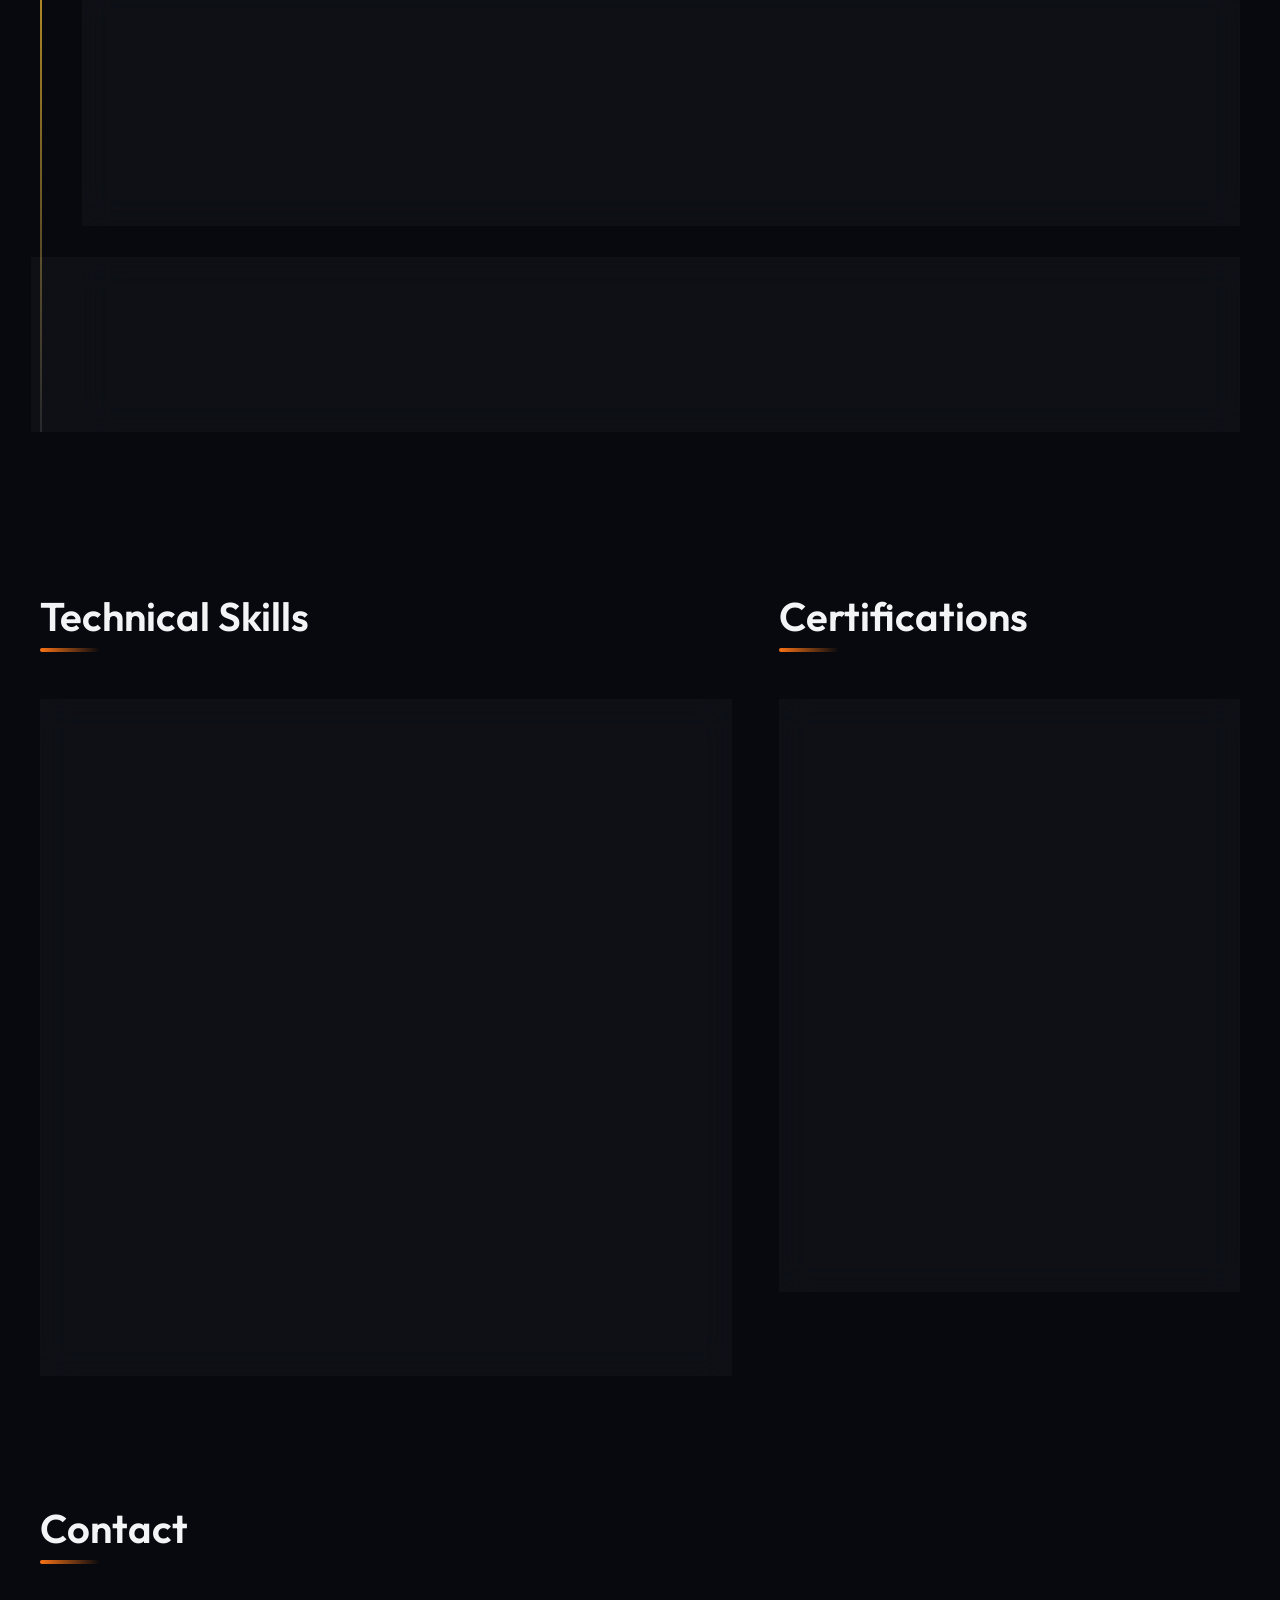
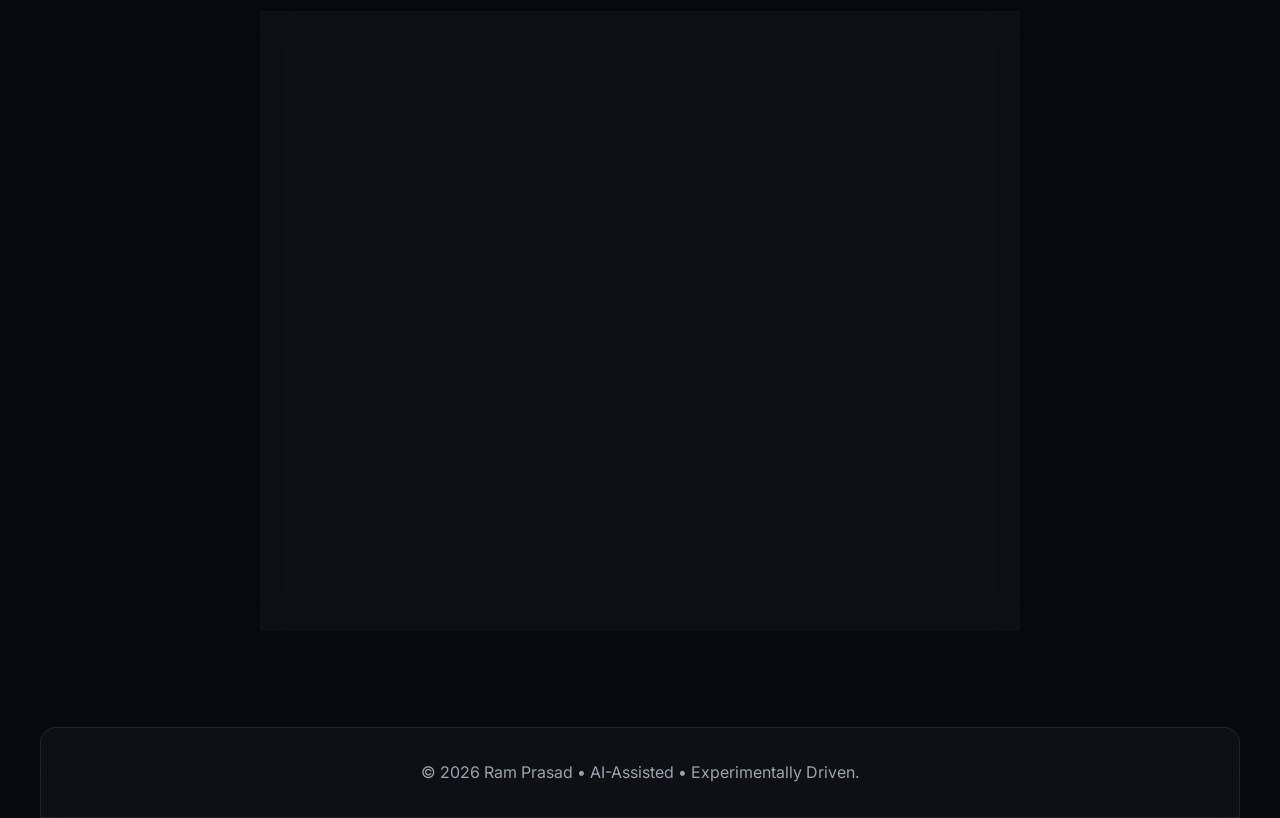
==== commit 62fd22ab: "Refactor alternateName entries in index.html for conciseness" ====
--- a/index.html
+++ b/index.html
@@ -21,7 +21,7 @@
     <title>Ram Prasad | Software Technical Architect</title>
 
     <!-- Meta Description -->
-    <meta name="description" content="Ram Prasad — Software Technical Architect and full-stack developer at Optum with 10+ years in cloud-native architectures (AWS + Azure), DevOps, and GenAI/Agentic AI. AWS DevOps Pro + ML Specialty | Azure Administrator Associate.">
+    <meta name="description" content="Ram Prasad, Software Technical Architect and Full-Stack Developer at Optum with 10+ years in cloud-native architectures (AWS and Azure), DevOps, and GenAI/Agentic AI. AWS Solutions Architect Professional, AWS DevOps Professional and ML Specialty | Azure Administrator.">
     <meta name="application-name" content="Ram Prasad">
 
     <!-- Author, Robots, Canonical -->
@@ -73,6 +73,7 @@
       "@type": "Person",
       "name": "Ram Prasad",
       "url": "https://ramprasad.dev",
+      "alternateName": ["Ramprasad"],
       "image": "https://ramprasad.dev/og-image.png",
       "jobTitle": "Software Technical Architect",
       "worksFor": {
@@ -110,13 +111,8 @@
       "@type": "WebSite",
       "name": "Ram Prasad",
       "url": "https://ramprasad.dev",
-      "alternateName": [
-        "Ram Prasad",
-        "ramprasad.dev",
-        "Ram Prasad | Software Technical Architect",
-        "Ram Prasad | Full-Stack Developer",
-        "Ram Prasad | Software Developer"
-      ],
+      "alternateName": ["Ramprasad"],
+      "image": "https://ramprasad.dev/og-image.png",
       "description": "Software Technical Architect and full-stack developer at Optum | AWS DevOps Pro + ML Specialty + Azure Administrator Associate | 10+ years cloud-native & GenAI",
       "sameAs": [
         "https://www.linkedin.com/in/ramprasad94/",
